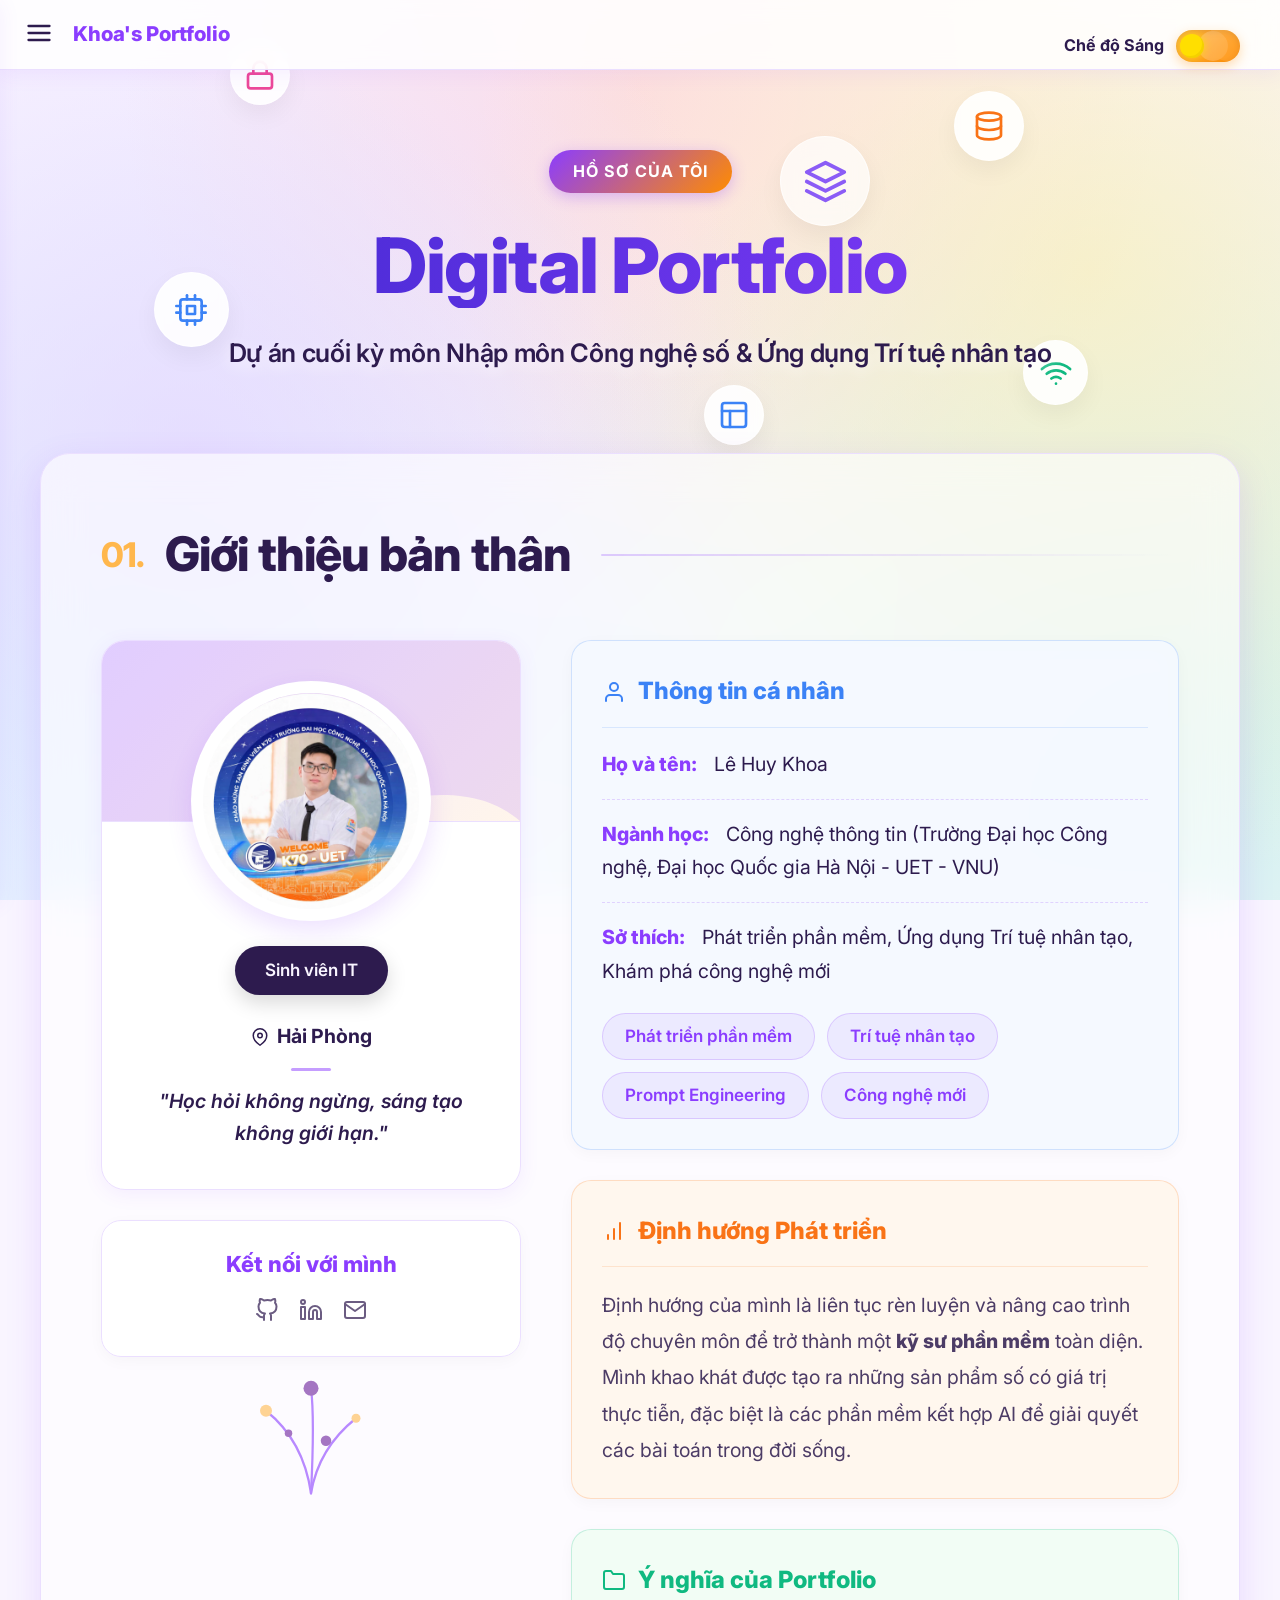
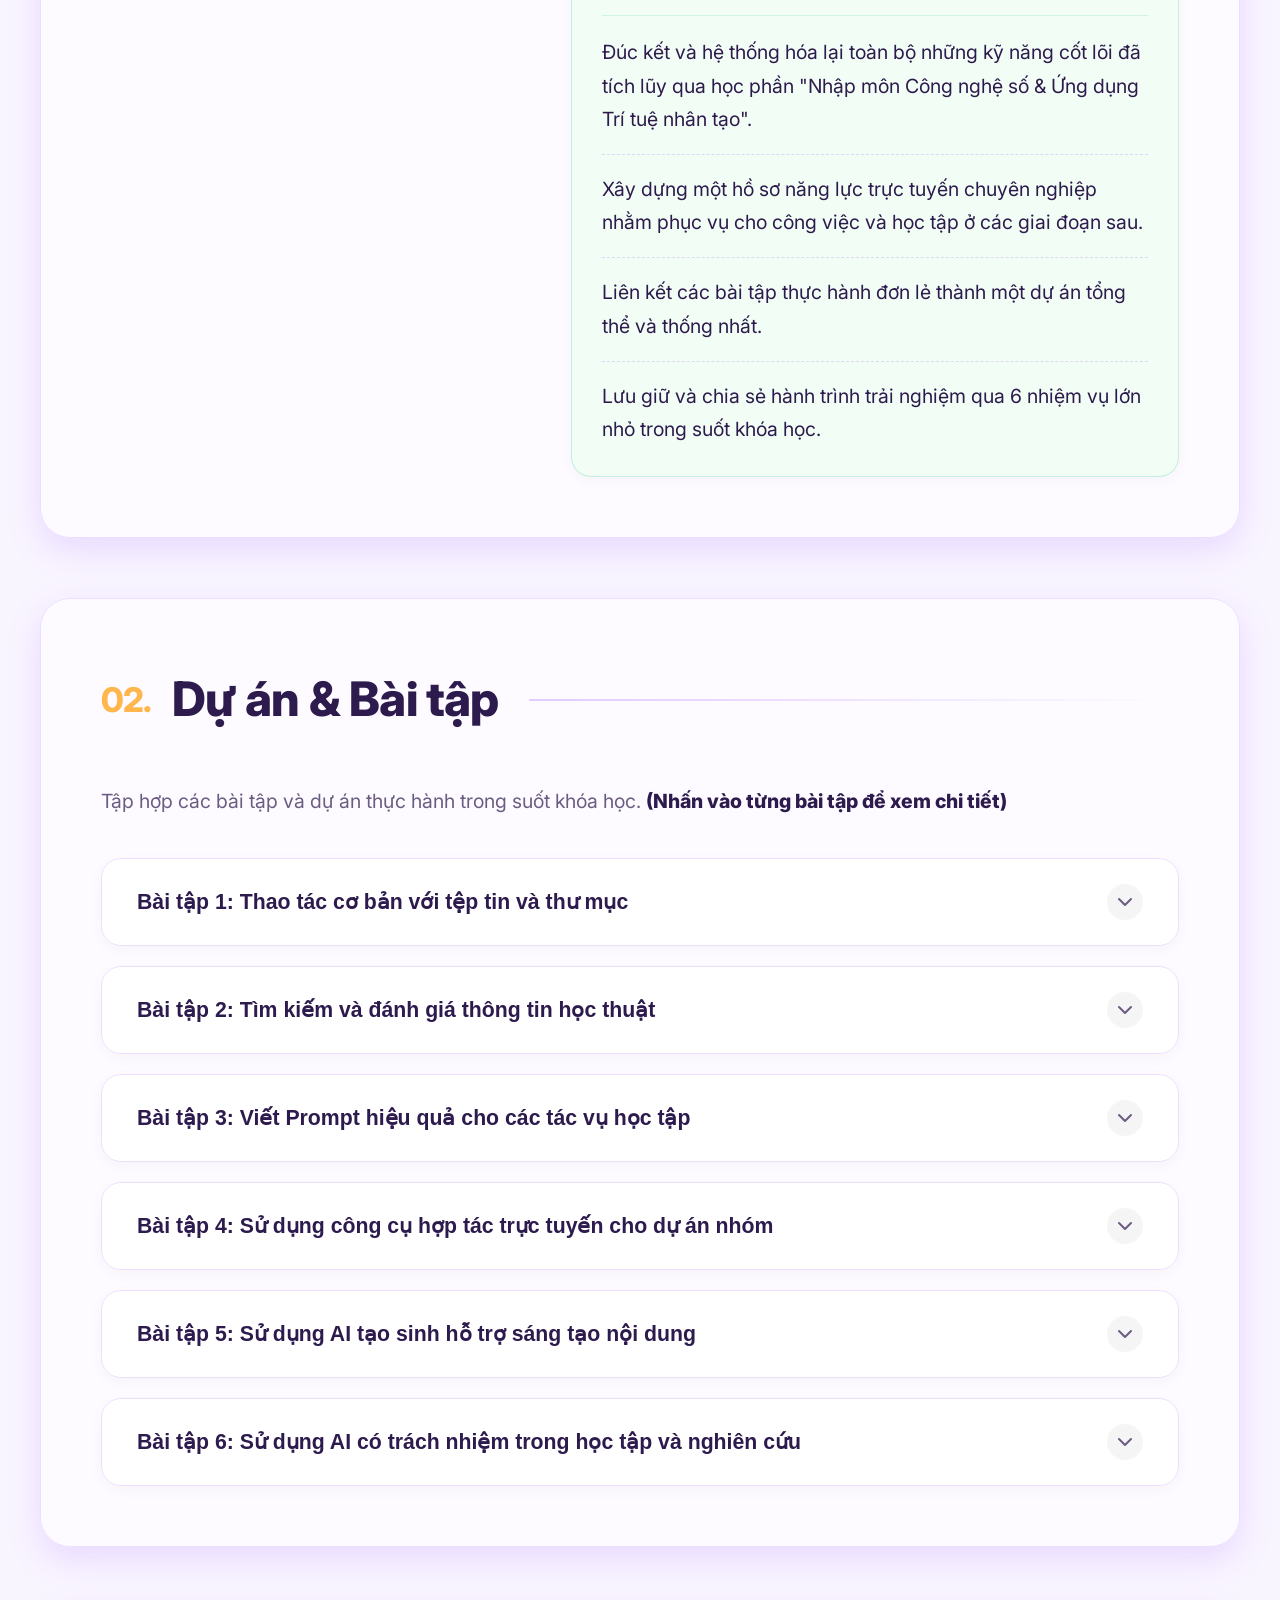
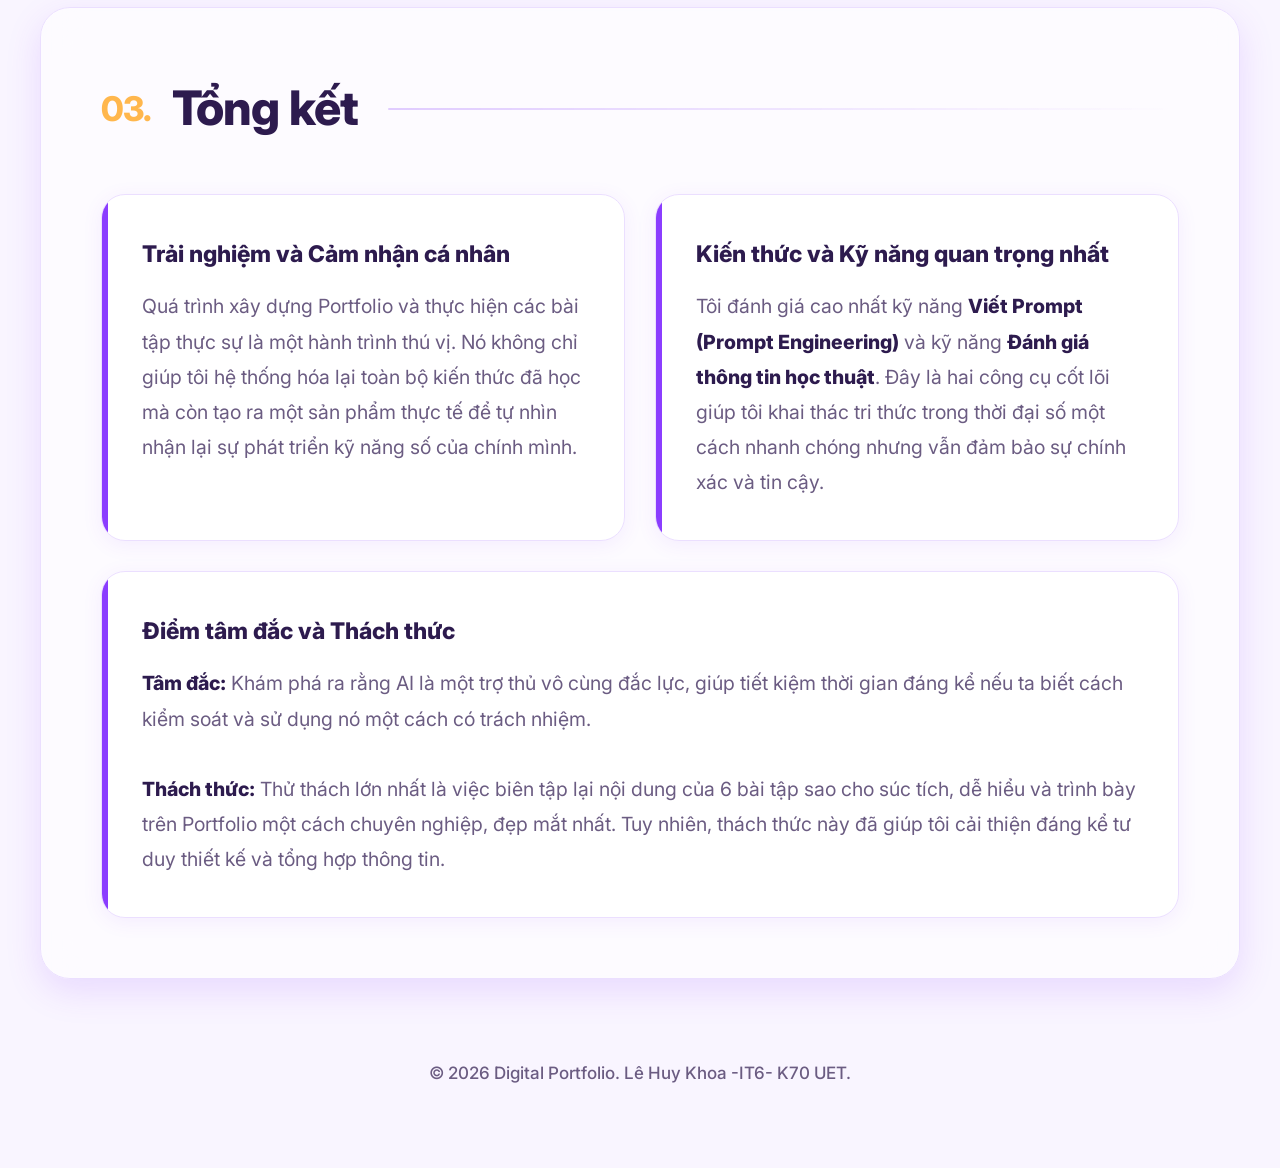
==== portfolio.html @ e00ba618 "Add welcome splash screen and rename main page to portfolio.html" ====
<!DOCTYPE html>
<html lang="vi">

<head>
    <meta charset="UTF-8">
    <meta name="viewport" content="width=device-width, initial-scale=1.0">
    <title>Hồ Sơ Kỹ Năng Số | Nhập môn Công nghệ</title>
    <link href="https://fonts.googleapis.com/css2?family=Inter:wght@300;400;500;600;700;800&display=swap"
        rel="stylesheet">
    <link rel="stylesheet" href="style.css">
</head>

<body>
    <!-- Theme Toggle Button -->
    <div class="theme-toggle-wrapper">
        <span class="theme-label" id="theme-label">Chế độ Sáng</span>
        <button class="theme-toggle" id="theme-toggle" aria-label="Chuyển đổi chế độ Sáng/Tối">
            <div class="toggle-track">
                <div class="toggle-sun-moon"></div>
            </div>
        </button>
    </div>

    <!-- Sidebar Navigation -->
    <aside class="sidebar" id="sidebar">
        <div class="sidebar-header">
            <h3 style="color: var(--primary-color); margin: 0; font-size: 1.5rem; font-weight: 800;">Khoa<span
                    style="color: var(--accent-color);">.</span></h3>
            <button class="menu-close" id="menu-close">
                <svg width="24" height="24" viewBox="0 0 24 24" fill="none" stroke="currentColor" stroke-width="2"
                    stroke-linecap="round" stroke-linejoin="round">
                    <line x1="18" y1="6" x2="6" y2="18"></line>
                    <line x1="6" y1="6" x2="18" y2="18"></line>
                </svg>
            </button>
        </div>
        <ul class="sidebar-links">
            <li><a href="#gioi-thieu">
                    <svg width="20" height="20" viewBox="0 0 24 24" fill="none" stroke="currentColor" stroke-width="2"
                        stroke-linecap="round" stroke-linejoin="round">
                        <path d="M20 21v-2a4 4 0 0 0-4-4H8a4 4 0 0 0-4 4v2"></path>
                        <circle cx="12" cy="7" r="4"></circle>
                    </svg>
                    Giới thiệu
                </a></li>
            <li class="has-submenu">
                <a href="#du-an" id="du-an-link">
                    <svg width="20" height="20" viewBox="0 0 24 24" fill="none" stroke="currentColor" stroke-width="2"
                        stroke-linecap="round" stroke-linejoin="round">
                        <rect x="2" y="3" width="20" height="14" rx="2" ry="2"></rect>
                        <line x1="8" y1="21" x2="16" y2="21"></line>
                        <line x1="12" y1="17" x2="12" y2="21"></line>
                    </svg>
                    Dự án
                    <svg class="chevron" width="16" height="16" viewBox="0 0 24 24" fill="none" stroke="currentColor"
                        stroke-width="2" stroke-linecap="round" stroke-linejoin="round">
                        <polyline points="6 9 12 15 18 9"></polyline>
                    </svg>
                </a>
                <ul class="submenu">
                    <li><a href="#du-an" class="submenu-link" data-target="0">Bài 1: Thao tác tệp tin</a></li>
                    <li><a href="#du-an" class="submenu-link" data-target="1">Bài 2: Tìm kiếm TT</a></li>
                    <li><a href="#du-an" class="submenu-link" data-target="2">Bài 3: Viết Prompt</a></li>
                    <li><a href="#du-an" class="submenu-link" data-target="3">Bài 4: Hợp tác nhóm</a></li>
                    <li><a href="#du-an" class="submenu-link" data-target="4">Bài 5: AI tạo sinh</a></li>
                    <li><a href="#du-an" class="submenu-link" data-target="5">Bài 6: AI có trách nhiệm</a></li>
                </ul>
            </li>
            <li><a href="#tong-ket">
                    <svg width="20" height="20" viewBox="0 0 24 24" fill="none" stroke="currentColor" stroke-width="2"
                        stroke-linecap="round" stroke-linejoin="round">
                        <path d="M14 2H6a2 2 0 0 0-2 2v16a2 2 0 0 0 2 2h12a2 2 0 0 0 2-2V8z"></path>
                        <polyline points="14 2 14 8 20 8"></polyline>
                        <line x1="16" y1="13" x2="8" y2="13"></line>
                        <line x1="16" y1="17" x2="8" y2="17"></line>
                        <polyline points="10 9 9 9 8 9"></polyline>
                    </svg>
                    Tổng kết
                </a></li>
        </ul>
    </aside>

    <!-- Top Navigation Bar (Mobile Header) -->
    <nav class="top-nav-mobile">
        <button class="hamburger" id="hamburger">
            <svg width="28" height="28" viewBox="0 0 24 24" fill="none" stroke="currentColor" stroke-width="2"
                stroke-linecap="round" stroke-linejoin="round">
                <line x1="3" y1="12" x2="21" y2="12"></line>
                <line x1="3" y1="6" x2="21" y2="6"></line>
                <line x1="3" y1="18" x2="21" y2="18"></line>
            </svg>
        </button>
        <div class="mobile-logo">Khoa's Portfolio</div>
    </nav>
    <header class="hero">
        <!-- Animated Tech Bubbles -->
        <div class="tech-bubble bubble-pink bubble-1">
            <svg width="24" height="24" viewBox="0 0 24 24" fill="none" stroke="currentColor" stroke-width="2"
                stroke-linecap="round" stroke-linejoin="round">
                <rect x="3" y="11" width="18" height="11" rx="2" ry="2"></rect>
                <path d="M7 11V7a5 5 0 0 1 10 0v4"></path>
            </svg>
        </div>
        <div class="tech-bubble bubble-orange bubble-2">
            <svg width="24" height="24" viewBox="0 0 24 24" fill="none" stroke="currentColor" stroke-width="2"
                stroke-linecap="round" stroke-linejoin="round">
                <ellipse cx="12" cy="5" rx="9" ry="3"></ellipse>
                <path d="M21 12c0 1.66-4 3-9 3s-9-1.34-9-3"></path>
                <path d="M3 5v14c0 1.66 4 3 9 3s9-1.34 9-3V5"></path>
            </svg>
        </div>
        <div class="tech-bubble bubble-blue bubble-3">
            <svg width="24" height="24" viewBox="0 0 24 24" fill="none" stroke="currentColor" stroke-width="2"
                stroke-linecap="round" stroke-linejoin="round">
                <rect x="4" y="4" width="16" height="16" rx="2" ry="2"></rect>
                <rect x="9" y="9" width="6" height="6"></rect>
                <line x1="9" y1="1" x2="9" y2="4"></line>
                <line x1="15" y1="1" x2="15" y2="4"></line>
                <line x1="9" y1="20" x2="9" y2="23"></line>
                <line x1="15" y1="20" x2="15" y2="23"></line>
                <line x1="20" y1="9" x2="23" y2="9"></line>
                <line x1="20" y1="14" x2="23" y2="14"></line>
                <line x1="1" y1="9" x2="4" y2="9"></line>
                <line x1="1" y1="14" x2="4" y2="14"></line>
            </svg>
        </div>
        <div class="tech-bubble bubble-green bubble-4">
            <svg width="24" height="24" viewBox="0 0 24 24" fill="none" stroke="currentColor" stroke-width="2"
                stroke-linecap="round" stroke-linejoin="round">
                <path d="M5 12.55a11 11 0 0 1 14.08 0"></path>
                <path d="M1.42 9a16 16 0 0 1 21.16 0"></path>
                <path d="M8.53 16.11a6 6 0 0 1 6.95 0"></path>
                <line x1="12" y1="20" x2="12.01" y2="20"></line>
            </svg>
        </div>
        <div class="tech-bubble bubble-purple bubble-5">
            <svg width="24" height="24" viewBox="0 0 24 24" fill="none" stroke="currentColor" stroke-width="2"
                stroke-linecap="round" stroke-linejoin="round">
                <polygon points="12 2 2 7 12 12 22 7 12 2"></polygon>
                <polyline points="2 17 12 22 22 17"></polyline>
                <polyline points="2 12 12 17 22 12"></polyline>
            </svg>
        </div>
        <div class="tech-bubble bubble-blue bubble-6">
            <svg width="24" height="24" viewBox="0 0 24 24" fill="none" stroke="currentColor" stroke-width="2"
                stroke-linecap="round" stroke-linejoin="round">
                <rect x="3" y="3" width="18" height="18" rx="2" ry="2"></rect>
                <line x1="3" y1="9" x2="21" y2="9"></line>
                <line x1="9" y1="21" x2="9" y2="9"></line>
            </svg>
        </div>
        <div class="container">
            <div class="code-badge">Hồ Sơ Của Tôi</div>
            <h1>Digital Portfolio</h1>
            <p class="subtitle">Dự án cuối kỳ môn Nhập môn Công nghệ số & Ứng dụng Trí tuệ nhân tạo</p>
        </div>
    </header>

    <main class="container">
        <!-- Trang Giới thiệu -->
        <section id="gioi-thieu" class="section glass-panel">
            <h2><span class="section-num">01.</span> Giới thiệu bản thân</h2>

            <div class="profile-wrapper">
                <div class="left-column">
                    <div class="profile-sidebar">
                        <div class="avatar-glow">
                            <img src="avatar.png" alt="Ảnh cá nhân" class="avatar-img" id="user-avatar">
                        </div>
                        <div class="tech-badge">
                            Sinh viên IT
                        </div>
                        <div class="profile-extra">
                            <p class="location">
                                <svg width="18" height="18" viewBox="0 0 24 24" fill="none" stroke="currentColor"
                                    stroke-width="2" stroke-linecap="round" stroke-linejoin="round">
                                    <path d="M21 10c0 7-9 13-9 13s-9-6-9-13a9 9 0 0 1 18 0z"></path>
                                    <circle cx="12" cy="10" r="3"></circle>
                                </svg>
                                Hải Phòng
                            </p>
                            <div class="divider"></div>
                            <p class="quote">"Học hỏi không ngừng, sáng tạo không giới hạn."</p>
                        </div>
                    </div>

                    <!-- Decorative Connect Card -->
                    <div class="info-item connect-card" style="text-align: center; padding: 25px;">
                        <h4
                            style="color: var(--primary-color); margin-bottom: 15px; font-size: 1.3rem; font-weight: 800;">
                            Kết nối với mình</h4>
                        <div class="social-links" style="display: flex; justify-content: center; gap: 20px;">
                            <a href="#" style="color: var(--text-muted); transition: color 0.3s;"><svg width="24"
                                    height="24" viewBox="0 0 24 24" fill="none" stroke="currentColor" stroke-width="2"
                                    stroke-linecap="round" stroke-linejoin="round">
                                    <path
                                        d="M9 19c-5 1.5-5-2.5-7-3m14 6v-3.87a3.37 3.37 0 0 0-.94-2.61c3.14-.35 6.44-1.54 6.44-7A5.44 5.44 0 0 0 20 4.77 5.07 5.07 0 0 0 19.91 1S18.73.65 16 2.48a13.38 13.38 0 0 0-7 0C6.27.65 5.09 1 5.09 1A5.07 5.07 0 0 0 5 4.77a5.44 5.44 0 0 0-1.5 3.78c0 5.42 3.3 6.61 6.44 7A3.37 3.37 0 0 0 9 18.13V22">
                                    </path>
                                </svg></a>
                            <a href="#" style="color: var(--text-muted); transition: color 0.3s;"><svg width="24"
                                    height="24" viewBox="0 0 24 24" fill="none" stroke="currentColor" stroke-width="2"
                                    stroke-linecap="round" stroke-linejoin="round">
                                    <path
                                        d="M16 8a6 6 0 0 1 6 6v7h-4v-7a2 2 0 0 0-2-2 2 2 0 0 0-2 2v7h-4v-7a6 6 0 0 1 6-6z">
                                    </path>
                                    <rect x="2" y="9" width="4" height="12"></rect>
                                    <circle cx="4" cy="4" r="2"></circle>
                                </svg></a>
                            <a href="#" style="color: var(--text-muted); transition: color 0.3s;"><svg width="24"
                                    height="24" viewBox="0 0 24 24" fill="none" stroke="currentColor" stroke-width="2"
                                    stroke-linecap="round" stroke-linejoin="round">
                                    <path
                                        d="M4 4h16c1.1 0 2 .9 2 2v12c0 1.1-.9 2-2 2H4c-1.1 0-2-.9-2-2V6c0-1.1.9-2 2-2z">
                                    </path>
                                    <polyline points="22,6 12,13 2,6"></polyline>
                                </svg></a>
                        </div>
                    </div>

                    <!-- Decorative illustration to fill space -->
                    <div class="decorative-art" style="text-align: center; margin-top: -10px; opacity: 0.6;">
                        <svg width="150" height="120" viewBox="0 0 200 150" fill="none"
                            xmlns="http://www.w3.org/2000/svg">
                            <path d="M100 150 Q90 80 40 40" stroke="var(--primary-color)" stroke-width="3" fill="none"
                                stroke-linecap="round" />
                            <path d="M100 150 Q110 90 160 50" stroke="var(--primary-color)" stroke-width="3" fill="none"
                                stroke-linecap="round" />
                            <path d="M100 150 Q105 50 100 10" stroke="var(--primary-color)" stroke-width="3" fill="none"
                                stroke-linecap="round" />
                            <circle cx="40" cy="40" r="8" fill="var(--accent-light)" />
                            <circle cx="160" cy="50" r="6" fill="var(--accent-light)" />
                            <circle cx="100" cy="10" r="10" fill="var(--primary-hover)" />
                            <circle cx="70" cy="70" r="5" fill="var(--primary-hover)" />
                            <circle cx="120" cy="80" r="7" fill="var(--primary-hover)" />
                        </svg>
                    </div>
                </div>

                <div class="info-grid custom-grid">
                    <div class="info-item personal-info tint-blue">
                        <h3>
                            <svg width="24" height="24" viewBox="0 0 24 24" fill="none" stroke="currentColor"
                                stroke-width="2" stroke-linecap="round" stroke-linejoin="round">
                                <path d="M20 21v-2a4 4 0 0 0-4-4H8a4 4 0 0 0-4 4v2"></path>
                                <circle cx="12" cy="7" r="4"></circle>
                            </svg>
                            Thông tin cá nhân
                        </h3>
                        <ul class="tech-list">
                            <li><strong>Họ và tên:</strong> Lê Huy Khoa</li>
                            <li><strong>Ngành học:</strong> Công nghệ thông tin (Trường Đại học Công nghệ, Đại học Quốc
                                gia Hà Nội - UET - VNU)</li>
                            <li><strong>Sở thích:</strong> Phát triển phần mềm, Ứng dụng Trí tuệ nhân tạo, Khám phá công
                                nghệ mới</li>
                        </ul>
                        <div class="tech-skills">
                            <span class="skill-tag">Phát triển phần mềm</span>
                            <span class="skill-tag">Trí tuệ nhân tạo</span>
                            <span class="skill-tag">Prompt Engineering</span>
                            <span class="skill-tag">Công nghệ mới</span>
                        </div>
                    </div>
                    <div class="info-item tint-orange">
                        <h3>
                            <svg width="24" height="24" viewBox="0 0 24 24" fill="none" stroke="currentColor"
                                stroke-width="2" stroke-linecap="round" stroke-linejoin="round">
                                <line x1="12" y1="20" x2="12" y2="10"></line>
                                <line x1="18" y1="20" x2="18" y2="4"></line>
                                <line x1="6" y1="20" x2="6" y2="16"></line>
                            </svg>
                            Định hướng Phát triển
                        </h3>
                        <p>Định hướng của mình là liên tục rèn luyện và nâng cao trình độ chuyên môn để trở thành một
                            <strong>kỹ sư phần mềm</strong> toàn diện. Mình khao khát được tạo ra những sản phẩm số có
                            giá trị thực tiễn, đặc biệt là các phần mềm kết hợp AI để giải quyết các bài toán trong đời
                            sống.</p>
                    </div>
                    <div class="info-item tint-green">
                        <h3>
                            <svg width="24" height="24" viewBox="0 0 24 24" fill="none" stroke="currentColor"
                                stroke-width="2" stroke-linecap="round" stroke-linejoin="round">
                                <path d="M22 19a2 2 0 0 1-2 2H4a2 2 0 0 1-2-2V5a2 2 0 0 1 2-2h5l2 3h9a2 2 0 0 1 2 2z">
                                </path>
                            </svg>
                            Ý nghĩa của Portfolio
                        </h3>
                        <ul class="tech-list">
                            <li>Đúc kết và hệ thống hóa lại toàn bộ những kỹ năng cốt lõi đã tích lũy qua học phần "Nhập
                                môn Công nghệ số & Ứng dụng Trí tuệ nhân tạo".</li>
                            <li>Xây dựng một hồ sơ năng lực trực tuyến chuyên nghiệp nhằm phục vụ cho công việc và học
                                tập ở các giai đoạn sau.</li>
                            <li>Liên kết các bài tập thực hành đơn lẻ thành một dự án tổng thể và thống nhất.</li>
                            <li>Lưu giữ và chia sẻ hành trình trải nghiệm qua 6 nhiệm vụ lớn nhỏ trong suốt khóa học.
                            </li>
                        </ul>
                    </div>
                </div>
            </div>
        </section>

        <!-- Trang Dự án -->
        <section id="du-an" class="section glass-panel">
            <h2><span class="section-num">02.</span> Dự án & Bài tập</h2>
            <p class="section-desc">Tập hợp các bài tập và dự án thực hành trong suốt khóa học. <strong>(Nhấn vào từng
                    bài tập để xem chi tiết)</strong></p>

            <div class="accordion">
                <!-- Bài tập 1 -->
                <div class="accordion-item">
                    <button class="accordion-header">
                        Bài tập 1: Thao tác cơ bản với tệp tin và thư mục
                        <svg class="icon" width="24" height="24" viewBox="0 0 24 24" fill="none" stroke="currentColor"
                            stroke-width="2" stroke-linecap="round" stroke-linejoin="round">
                            <polyline points="6 9 12 15 18 9"></polyline>
                        </svg>
                    </button>
                    <div class="accordion-content">
                        <div class="content-inner split-screen">
                            <div class="split-left">
                                <div class="pdf-container">
                                    <div class="mobile-pdf-fallback">
                                        <a href="Bai1_ThaoTacCoBan.pdf" target="_blank" class="btn-download">📄 Nhấn vào
                                            đây để Xem/Tải File PDF (Dành cho điện thoại)</a>
                                    </div>
                                    <iframe src="Bai1_ThaoTacCoBan.pdf#view=FitH" width="100%" height="600px"
                                        style="border: none;"></iframe>
                                </div>
                            </div>
                            <div class="split-right">
                                <div class="project-info">
                                    <h4>Mục tiêu:</h4>
                                    <p>Hiểu và thực hành quản lý tệp tin hiệu quả. Trình bày cấu trúc thư mục tối ưu và
                                        tuân thủ các quy tắc đặt tên tệp rõ ràng, khoa học.</p>
                                    <h4>Tóm tắt quá trình thực hiện:</h4>
                                    <p>Tiến hành thiết lập một cấu trúc cây thư mục logic phục vụ cho việc học tập nhiều
                                        môn học khác nhau. Áp dụng các quy tắc đặt tên tệp thống nhất (ví dụ:
                                        TenMon_BaiTap_HoTen) và chụp ảnh minh họa lại quá trình này.</p>
                                </div>
                            </div>
                        </div>
                    </div>
                </div>

                <!-- Bài tập 2 -->
                <div class="accordion-item">
                    <button class="accordion-header">
                        Bài tập 2: Tìm kiếm và đánh giá thông tin học thuật
                        <svg class="icon" width="24" height="24" viewBox="0 0 24 24" fill="none" stroke="currentColor"
                            stroke-width="2" stroke-linecap="round" stroke-linejoin="round">
                            <polyline points="6 9 12 15 18 9"></polyline>
                        </svg>
                    </button>
                    <div class="accordion-content">
                        <div class="content-inner split-screen">
                            <div class="split-left">
                                <div class="pdf-container">
                                    <div class="mobile-pdf-fallback">
                                        <a href="Bai2_TimKiemThongTin.pdf" target="_blank" class="btn-download">📄 Nhấn
                                            vào đây để Xem/Tải File PDF (Dành cho điện thoại)</a>
                                    </div>
                                    <iframe src="Bai2_TimKiemThongTin.pdf#view=FitH" width="100%" height="600px"
                                        style="border: none;"></iframe>
                                </div>
                            </div>
                            <div class="split-right">
                                <div class="project-info">
                                    <h4>Mục tiêu:</h4>
                                    <p>Thành thạo sử dụng các toán tử tìm kiếm nâng cao để tra cứu tài liệu học thuật và
                                        biết cách đánh giá độ tin cậy của các nguồn thông tin.</p>
                                    <h4>Tóm tắt quá trình thực hiện:</h4>
                                    <p>Sử dụng các nền tảng như Google Scholar, kết hợp các toán tử (AND, OR, ngoặc kép
                                        "", site:) để lọc kết quả. Sau đó, lập bảng phân tích, đánh giá các nguồn thông
                                        tin thu thập được dựa trên tính chính xác, tính khách quan và độ uy tín.</p>
                                </div>
                            </div>
                        </div>
                    </div>
                </div>

                <!-- Bài tập 3 -->
                <div class="accordion-item">
                    <button class="accordion-header">
                        Bài tập 3: Viết Prompt hiệu quả cho các tác vụ học tập
                        <svg class="icon" width="24" height="24" viewBox="0 0 24 24" fill="none" stroke="currentColor"
                            stroke-width="2" stroke-linecap="round" stroke-linejoin="round">
                            <polyline points="6 9 12 15 18 9"></polyline>
                        </svg>
                    </button>
                    <div class="accordion-content">
                        <div class="content-inner split-screen">
                            <div class="split-left">
                                <div class="pdf-container">
                                    <div class="mobile-pdf-fallback">
                                        <a href="Bai3_VietPrompt.pdf" target="_blank" class="btn-download">📄 Nhấn vào
                                            đây để Xem/Tải File PDF (Dành cho điện thoại)</a>
                                    </div>
                                    <iframe src="Bai3_VietPrompt.pdf#view=FitH" width="100%" height="600px"
                                        style="border: none;"></iframe>
                                </div>
                            </div>
                            <div class="split-right">
                                <div class="project-info">
                                    <h4>Mục tiêu:</h4>
                                    <p>Tương tác hiệu quả với các công cụ Trí tuệ nhân tạo (Generative AI) bằng cách
                                        viết lời nhắc (Prompt) tối ưu, rõ ràng và có đầy đủ ngữ cảnh.</p>
                                    <h4>Tóm tắt quá trình thực hiện:</h4>
                                    <p>Thực hiện so sánh kết quả sinh ra giữa một prompt cơ bản (ngắn gọn, thiếu ngữ
                                        cảnh) và một prompt đã được cải tiến (áp dụng các nguyên tắc đóng vai, nêu rõ
                                        yêu cầu, định dạng đầu ra). Phân tích sự vượt trội về chất lượng câu trả lời từ
                                        AI.</p>
                                </div>
                            </div>
                        </div>
                    </div>
                </div>

                <!-- Bài tập 4 -->
                <div class="accordion-item">
                    <button class="accordion-header">
                        Bài tập 4: Sử dụng công cụ hợp tác trực tuyến cho dự án nhóm
                        <svg class="icon" width="24" height="24" viewBox="0 0 24 24" fill="none" stroke="currentColor"
                            stroke-width="2" stroke-linecap="round" stroke-linejoin="round">
                            <polyline points="6 9 12 15 18 9"></polyline>
                        </svg>
                    </button>
                    <div class="accordion-content">
                        <div class="content-inner split-screen">
                            <div class="split-left">
                                <div class="pdf-container">
                                    <div class="mobile-pdf-fallback">
                                        <a href="Bai4_HopTacTrucTuyen.pdf" target="_blank" class="btn-download">📄 Nhấn
                                            vào đây để Xem/Tải File PDF (Dành cho điện thoại)</a>
                                    </div>
                                    <iframe src="Bai4_HopTacTrucTuyen.pdf#view=FitH" width="100%" height="600px"
                                        style="border: none;"></iframe>
                                </div>
                            </div>
                            <div class="split-right">
                                <div class="project-info">
                                    <h4>Mục tiêu:</h4>
                                    <p>Áp dụng thành thạo các công cụ làm việc nhóm trực tuyến để quản lý tiến độ, chia
                                        sẻ tài nguyên và duy trì giao tiếp hiệu quả trong dự án.</p>
                                    <h4>Tóm tắt quá trình thực hiện:</h4>
                                    <p>Khởi tạo không gian làm việc trên công cụ quản lý dự án, tiến hành phân công
                                        nhiệm vụ rõ ràng cho từng thành viên. Sử dụng Google Docs/Drive để chỉnh sửa tài
                                        liệu đồng thời, phối hợp trực tuyến và lưu lại các minh chứng làm việc nhóm.</p>
                                </div>
                            </div>
                        </div>
                    </div>
                </div>

                <!-- Bài tập 5 -->
                <div class="accordion-item">
                    <button class="accordion-header">
                        Bài tập 5: Sử dụng AI tạo sinh hỗ trợ sáng tạo nội dung
                        <svg class="icon" width="24" height="24" viewBox="0 0 24 24" fill="none" stroke="currentColor"
                            stroke-width="2" stroke-linecap="round" stroke-linejoin="round">
                            <polyline points="6 9 12 15 18 9"></polyline>
                        </svg>
                    </button>
                    <div class="accordion-content">
                        <div class="content-inner split-screen">
                            <div class="split-left">
                                <div class="pdf-container">
                                    <div class="mobile-pdf-fallback">
                                        <a href="Bai5_SangTaoNoiDungAI.pdf" target="_blank" class="btn-download">📄 Nhấn
                                            vào đây để Xem/Tải File PDF (Dành cho điện thoại)</a>
                                    </div>
                                    <iframe src="Bai5_SangTaoNoiDungAI.pdf#view=FitH" width="100%" height="600px"
                                        style="border: none;"></iframe>
                                </div>
                            </div>
                            <div class="split-right">
                                <div class="project-info">
                                    <h4>Mục tiêu:</h4>
                                    <p>Khai thác tiềm năng của AI tạo sinh (sinh văn bản, hình ảnh) để tối ưu hóa và hỗ
                                        trợ quá trình sáng tạo nội dung số phong phú.</p>
                                    <h4>Tóm tắt quá trình thực hiện:</h4>
                                    <p>Sử dụng AI để gợi ý ý tưởng, phác thảo cấu trúc bài viết và hỗ trợ tạo ra các
                                        thành phần nội dung số (ví dụ: hình ảnh minh họa). Sau đó, tiến hành chỉnh sửa,
                                        biên tập lại để tạo ra sản phẩm hoàn thiện mang dấu ấn cá nhân.</p>
                                </div>
                            </div>
                        </div>
                    </div>
                </div>

                <!-- Bài tập 6 -->
                <div class="accordion-item">
                    <button class="accordion-header">
                        Bài tập 6: Sử dụng AI có trách nhiệm trong học tập và nghiên cứu
                        <svg class="icon" width="24" height="24" viewBox="0 0 24 24" fill="none" stroke="currentColor"
                            stroke-width="2" stroke-linecap="round" stroke-linejoin="round">
                            <polyline points="6 9 12 15 18 9"></polyline>
                        </svg>
                    </button>
                    <div class="accordion-content">
                        <div class="content-inner split-screen">
                            <div class="split-left">
                                <div class="pdf-container">
                                    <div class="mobile-pdf-fallback">
                                        <a href="Bai6_AITrachNhiem.pdf" target="_blank" class="btn-download">📄 Nhấn vào
                                            đây để Xem/Tải File PDF (Dành cho điện thoại)</a>
                                    </div>
                                    <iframe src="Bai6_AITrachNhiem.pdf#view=FitH" width="100%" height="600px"
                                        style="border: none;"></iframe>
                                </div>
                            </div>
                            <div class="split-right">
                                <div class="project-info">
                                    <h4>Mục tiêu:</h4>
                                    <p>Nhận thức sâu sắc về các vấn đề đạo đức, liêm chính học thuật khi ứng dụng AI và
                                        xây dựng được bộ nguyên tắc cá nhân trong việc sử dụng.</p>
                                    <h4>Tóm tắt quá trình thực hiện:</h4>
                                    <p>Nghiên cứu các rủi ro tiềm ẩn như đạo văn, thiên kiến thuật toán, thông tin sai
                                        lệch. Từ đó, xây dựng một bản tuyên ngôn/bộ nguyên tắc cá nhân cam kết về việc
                                        sử dụng AI một cách minh bạch, có trách nhiệm và tôn trọng bản quyền.</p>
                                </div>
                            </div>
                        </div>
                    </div>
                </div>

            </div>
        </section>

        <!-- Trang Tổng kết -->
        <section id="tong-ket" class="section glass-panel">
            <h2><span class="section-num">03.</span> Tổng kết</h2>
            <div class="summary-content">
                <div class="summary-card">
                    <h4>Trải nghiệm và Cảm nhận cá nhân</h4>
                    <p>Quá trình xây dựng Portfolio và thực hiện các bài tập thực sự là một hành trình thú vị. Nó không
                        chỉ giúp tôi hệ thống hóa lại toàn bộ kiến thức đã học mà còn tạo ra một sản phẩm thực tế để tự
                        nhìn nhận lại sự phát triển kỹ năng số của chính mình.</p>
                </div>
                <div class="summary-card">
                    <h4>Kiến thức và Kỹ năng quan trọng nhất</h4>
                    <p>Tôi đánh giá cao nhất kỹ năng <strong>Viết Prompt (Prompt Engineering)</strong> và kỹ năng
                        <strong>Đánh giá thông tin học thuật</strong>. Đây là hai công cụ cốt lõi giúp tôi khai thác tri
                        thức trong thời đại số một cách nhanh chóng nhưng vẫn đảm bảo sự chính xác và tin cậy.</p>
                </div>
                <div class="summary-card">
                    <h4>Điểm tâm đắc và Thách thức</h4>
                    <p><strong>Tâm đắc:</strong> Khám phá ra rằng AI là một trợ thủ vô cùng đắc lực, giúp tiết kiệm thời
                        gian đáng kể nếu ta biết cách kiểm soát và sử dụng nó một cách có trách nhiệm.<br><br>
                        <strong>Thách thức:</strong> Thử thách lớn nhất là việc biên tập lại nội dung của 6 bài tập sao
                        cho súc tích, dễ hiểu và trình bày trên Portfolio một cách chuyên nghiệp, đẹp mắt nhất. Tuy
                        nhiên, thách thức này đã giúp tôi cải thiện đáng kể tư duy thiết kế và tổng hợp thông tin.
                    </p>
                </div>
            </div>
        </section>
    </main>

    <footer>
        <p>© 2026 Digital Portfolio. Lê Huy Khoa -IT6- K70 UET.</p>
    </footer>

    <script src="script.js"></script>
</body>

</html>
---- style.css ----
:root {
    --primary-color: #8b3dff; /* Vibrant lavender/purple */
    --primary-hover: #6a1b9a; /* Deep purple */
    --accent-color: #ff8c00;  /* Sunset orange */
    --accent-light: #ffb74d;  /* Sunset yellow/orange light */
    --bg-main: #f9f5ff;       /* Soft warm purple/white */
    --bg-card: #ffffff;       /* Pure white */
    --card-border: #ebdfff;   /* Light purple border */
    --text-main: #2d1b4e;     /* Deep purple/black */
    --text-muted: #6b5c82;    
    --shadow-sm: 0 4px 20px rgba(139, 61, 255, 0.08);
    --shadow-md: 0 12px 35px rgba(139, 61, 255, 0.15);
    
    /* Glassmorphism Variables */
    --glass-bg: rgba(255, 255, 255, 0.85);
    --glass-tint-blue: rgba(244, 248, 255, 0.85);
    --glass-tint-orange: rgba(255, 246, 235, 0.85);
    --glass-tint-green: rgba(240, 253, 244, 0.85);
    --glass-border: rgba(255, 255, 255, 0.6);
    --glass-icon-bg: rgba(0, 0, 0, 0.04);
    --sidebar-header-bg: linear-gradient(135deg, #f0e6ff, #fff5eb);
}

[data-theme="dark"] {
    --primary-color: #9d5dff; 
    --primary-hover: #7b2cbf; 
    --accent-color: #ffa726;  
    --accent-light: #ffcc80;  
    --bg-main: #0f0a1f;       
    --bg-card: #1a103c;       
    --card-border: #3b28cc;   
    --text-main: #f8f8f2;     
    --text-muted: #a39eb8;    
    --shadow-sm: 0 4px 20px rgba(0, 0, 0, 0.4);
    --shadow-md: 0 12px 35px rgba(0, 0, 0, 0.6);
    
    --glass-bg: rgba(26, 16, 60, 0.85);
    --glass-tint-blue: rgba(20, 25, 45, 0.85);
    --glass-tint-orange: rgba(35, 20, 15, 0.85);
    --glass-tint-green: rgba(15, 30, 25, 0.85);
    --glass-border: rgba(255, 255, 255, 0.05);
    --glass-icon-bg: rgba(255, 255, 255, 0.1);
    --sidebar-header-bg: linear-gradient(135deg, #1f113a, #2a1b3d);
}

html {
    font-size: 17px; /* Globally increases all rem values */
    scroll-behavior: smooth;
}

* {
    margin: 0;
    padding: 0;
    box-sizing: border-box;
}

body {
    font-family: 'Inter', sans-serif;
    background-color: var(--bg-main);
    background-image: 
        radial-gradient(circle at 15% 50%, rgba(228, 207, 255, 0.6), transparent 50%),
        radial-gradient(circle at 85% 30%, rgba(255, 238, 173, 0.6), transparent 50%),
        radial-gradient(circle at 90% 80%, rgba(179, 238, 226, 0.6), transparent 50%),
        radial-gradient(circle at 10% 80%, rgba(200, 240, 255, 0.6), transparent 50%),
        radial-gradient(circle at 50% 10%, rgba(255, 204, 213, 0.6), transparent 50%);
    background-attachment: fixed;
    color: var(--text-main);
    line-height: 1.7;
    min-height: 100vh;
    padding-bottom: 80px;
    -webkit-font-smoothing: antialiased;
    -moz-osx-font-smoothing: grayscale;
    transition: background-color 0.4s ease, color 0.4s ease;
}

[data-theme="dark"] body {
    background-image: 
        radial-gradient(circle at 15% 50%, rgba(139, 61, 255, 0.15), transparent 50%),
        radial-gradient(circle at 85% 30%, rgba(255, 140, 0, 0.15), transparent 50%),
        radial-gradient(circle at 90% 80%, rgba(0, 191, 255, 0.15), transparent 50%),
        radial-gradient(circle at 10% 80%, rgba(59, 130, 246, 0.15), transparent 50%),
        radial-gradient(circle at 50% 10%, rgba(236, 72, 153, 0.15), transparent 50%);
}

/* Custom Scrollbar */
::-webkit-scrollbar {
    width: 12px;
}
::-webkit-scrollbar-track {
    background: var(--bg-main);
}
::-webkit-scrollbar-thumb {
    background: linear-gradient(to bottom, var(--primary-color), var(--accent-color));
    border-radius: 10px;
    border: 3px solid var(--bg-main);
}
::-webkit-scrollbar-thumb:hover {
    background: var(--primary-hover);
}

strong {
    font-weight: 800;
    color: var(--text-main);
}

.container {
    max-width: 1400px;
    margin: 0 auto;
    padding: 0 40px;
    transition: transform 0.4s cubic-bezier(0.4, 0, 0.2, 1);
}

.hero .container {
    position: relative;
    z-index: 2;
}

/* Hero Section (Premium Layout) */
.hero {
    padding: 150px 0 80px;
    position: relative;
    text-align: center;
    overflow: hidden;
}

/* Floating Tech Bubbles */
.tech-bubble {
    position: absolute;
    width: 65px;
    height: 65px;
    border-radius: 50%;
    display: flex;
    align-items: center;
    justify-content: center;
    background: rgba(255, 255, 255, 0.9);
    backdrop-filter: blur(4px);
    border: 1px solid rgba(255, 255, 255, 0.6);
    box-shadow: 0 10px 25px rgba(0, 0, 0, 0.05);
    animation: float 6s infinite ease-in-out;
    z-index: 0;
}

.tech-bubble svg {
    width: 32px;
    height: 32px;
}

.bubble-pink { color: #ec4899; }
.bubble-orange { color: #f97316; }
.bubble-blue { color: #3b82f6; }
.bubble-green { color: #10b981; }
.bubble-purple { color: #8b5cf6; }

/* Adjusted Positions matching the screenshot */
.bubble-1 { top: 10%; left: 18%; animation-delay: 0s; width: 60px; height: 60px; } /* Lock */
.bubble-2 { top: 20%; right: 20%; animation-delay: 1.2s; width: 70px; height: 70px; } /* Database */
.bubble-3 { top: 60%; left: 12%; animation-delay: 2.4s; width: 75px; height: 75px; } /* CPU */
.bubble-4 { top: 75%; right: 15%; animation-delay: 3.6s; width: 65px; height: 65px; } /* Wi-Fi */

/* Huge blurred purple stack overlapping 'Portfolio' */
.bubble-5 { 
    top: 30%; 
    right: 32%; 
    animation-delay: 1.5s; 
    width: 90px; 
    height: 90px;
    background: rgba(255, 255, 255, 0.7);
    backdrop-filter: blur(12px);
    z-index: 0;
}
.bubble-5 svg { width: 45px; height: 45px; }

.bubble-6 { top: 85%; left: 55%; animation-delay: 2.8s; width: 60px; height: 60px; } /* Window */

@keyframes float {
    0% { transform: translate(0, 0) rotate(0deg); }
    25% { transform: translate(15px, -25px) rotate(8deg); }
    50% { transform: translate(-10px, 15px) rotate(-5deg); }
    75% { transform: translate(-20px, -10px) rotate(5deg); }
    100% { transform: translate(0, 0) rotate(0deg); }
}

.code-badge {
    display: inline-flex;
    align-items: center;
    background: linear-gradient(135deg, var(--primary-color), var(--accent-color));
    color: #ffffff;
    padding: 8px 24px;
    border-radius: 40px;
    font-size: 0.95rem;
    font-weight: 700;
    margin-bottom: 30px;
    border: none;
    text-transform: uppercase;
    letter-spacing: 1px;
    box-shadow: 0 4px 15px rgba(139, 61, 255, 0.3);
}

.hero h1 {
    font-size: 4.5rem;
    font-weight: 800;
    background: linear-gradient(90deg, #3b28cc, #8b3dff, #1ca5db, #3b28cc);
    background-size: 300% 100%;
    animation: gradientShift 6s ease-in-out infinite;
    -webkit-background-clip: text;
    -webkit-text-fill-color: transparent;
    background-clip: text;
    color: transparent; /* Fallback */
    margin-bottom: 25px;
    letter-spacing: -1.5px;
    line-height: 1.1;
}

@keyframes gradientShift {
    0% { background-position: 0% 50%; }
    50% { background-position: 100% 50%; }
    100% { background-position: 0% 50%; }
}

.hero h1 span {
    color: var(--primary-color);
    display: inline-block;
    position: relative;
}

.hero h1 span::after {
    content: '';
    position: absolute;
    bottom: 8px;
    left: 0;
    width: 100%;
    height: 12px;
    background: var(--accent-light);
    opacity: 0.3;
    z-index: -1;
    border-radius: 10px;
}

.hero .subtitle {
    font-size: 1.5rem;
    color: var(--text-main);
    font-weight: 600;
    max-width: 850px;
    margin: 0 auto;
    line-height: 1.6;
    letter-spacing: -0.3px;
    text-shadow: 0 4px 15px rgba(255, 255, 255, 0.8);
}

/* Sections */
.section {
    background: rgba(255, 255, 255, 0.6);
    backdrop-filter: blur(20px);
    border: 1px solid var(--card-border);
    border-radius: 30px;
    padding: 60px;
    margin-bottom: 60px;
    box-shadow: var(--shadow-md);
}

section h2 {
    font-size: 2.8rem;
    margin-bottom: 45px;
    color: var(--text-main);
    font-weight: 800;
    display: flex;
    align-items: center;
    letter-spacing: -0.8px;
}

section h2::after {
    content: '';
    flex: 1;
    height: 2px;
    background: linear-gradient(to right, var(--primary-color), transparent);
    opacity: 0.25;
    margin-left: 30px;
    border-radius: 2px;
}

section h2 .section-num {
    color: var(--accent-light);
    font-size: 2rem;
    margin-right: 20px;
    font-weight: 800;
}

.section-desc {
    color: var(--text-muted);
    margin-bottom: 40px;
    font-size: 1.15rem;
}

/* Profile Section */
.profile-wrapper {
    display: grid;
    grid-template-columns: 420px 1fr;
    gap: 50px;
    align-items: start;
}

.left-column {
    display: flex;
    flex-direction: column;
    gap: 30px;
    position: sticky;
    top: 40px;
}

.profile-sidebar {
    background: var(--bg-card);
    border-radius: 24px;
    padding: 160px 30px 40px;
    border: 1px solid var(--card-border);
    box-shadow: var(--shadow-sm);
    display: flex;
    flex-direction: column;
    align-items: center;
    justify-content: flex-start;
    text-align: center;
    position: relative;
    overflow: hidden;
}

.social-links a svg {
    transition: all 0.3s cubic-bezier(0.4, 0, 0.2, 1);
}

.social-links a:hover svg {
    color: var(--primary-color);
    transform: scale(1.2) translateY(-3px);
}

.profile-sidebar::before {
    content: '';
    position: absolute;
    top: 0; left: 0; right: 0;
    height: 180px;
    background: url("data:image/svg+xml,%3Csvg xmlns='http://www.w3.org/2000/svg' viewBox='0 0 100 100' preserveAspectRatio='none'%3E%3Cpath d='M0,0 L100,0 L100,100 C75,50 25,150 0,100 Z' fill='%238b3dff' fill-opacity='0.15'/%3E%3C/svg%3E"), var(--sidebar-header-bg);
    background-size: 100% 100%;
    z-index: 0;
    border-bottom: 1px solid var(--card-border);
}

@keyframes glowPulse {
    0% { box-shadow: 0 10px 25px rgba(139, 61, 255, 0.15); }
    50% { box-shadow: 0 15px 35px rgba(139, 61, 255, 0.4), 0 0 20px rgba(139, 61, 255, 0.2); }
    100% { box-shadow: 0 10px 25px rgba(139, 61, 255, 0.15); }
}

.avatar-glow {
    position: relative;
    width: 240px;
    height: 240px;
    border-radius: 50%;
    padding: 6px;
    background: var(--bg-card);
    margin-top: -120px;
    margin-bottom: 25px;
    z-index: 1;
    box-shadow: 0 10px 25px rgba(139, 61, 255, 0.15);
    animation: glowPulse 4s infinite ease-in-out;
}

.avatar-img {
    width: 100%;
    height: 100%;
    object-fit: cover;
    border-radius: 50%;
    border: 6px solid var(--bg-card);
}

.tech-badge {
    background: var(--text-main);
    padding: 10px 30px;
    border-radius: 30px;
    font-size: 1rem;
    color: var(--bg-main);
    font-weight: 600;
    z-index: 1;
    box-shadow: 0 8px 20px rgba(0, 0, 0, 0.15);
    margin-bottom: 25px;
}

.profile-extra {
    display: flex;
    flex-direction: column;
    align-items: center;
    gap: 15px;
}

.location {
    display: flex;
    align-items: center;
    gap: 8px;
    color: var(--text-main);
    font-size: 1.15rem;
    font-weight: 700;
}

.divider {
    width: 40px;
    height: 3px;
    background: var(--primary-color);
    border-radius: 2px;
    opacity: 0.5;
}

.quote {
    font-style: italic;
    color: var(--text-main);
    font-size: 1.15rem;
    font-weight: 600;
    line-height: 1.6;
}

/* Info Grid */
.custom-grid {
    display: grid;
    grid-template-columns: 1fr;
    gap: 30px;
}

.info-item {
    background: var(--glass-bg);
    backdrop-filter: blur(12px);
    padding: 30px;
    border-radius: 20px;
    border: 1px solid var(--card-border);
    box-shadow: 0 4px 15px rgba(0, 0, 0, 0.03);
    transition: all 0.4s cubic-bezier(0.4, 0, 0.2, 1);
}

.info-item:hover {
    transform: translateY(-5px);
    box-shadow: 0 15px 35px rgba(139, 61, 255, 0.1);
    border-color: rgba(139, 61, 255, 0.3);
}

.info-item h3 {
    color: var(--primary-color);
    margin-bottom: 20px;
    font-size: 1.4rem;
    font-weight: 800;
    display: flex;
    align-items: center;
    gap: 12px;
    padding-bottom: 15px;
    border-bottom: 1px solid var(--card-border);
}

/* Tint Variations */
.info-item.tint-blue {
    background: var(--glass-tint-blue);
    border: 1px solid rgba(59, 130, 246, 0.2);
}
.info-item.tint-blue h3 {
    color: #3b82f6;
    border-bottom-color: rgba(59, 130, 246, 0.15);
}

.info-item.tint-orange {
    background: var(--glass-tint-orange);
    border: 1px solid rgba(249, 115, 22, 0.2);
}
.info-item.tint-orange h3 {
    color: #f97316;
    border-bottom-color: rgba(249, 115, 22, 0.15);
}

.info-item.tint-green {
    background: var(--glass-tint-green);
    border: 1px solid rgba(16, 185, 129, 0.2);
}
.info-item.tint-green h3 {
    color: #10b981;
    border-bottom-color: rgba(16, 185, 129, 0.15);
}

.info-item p {
    color: var(--text-main);
    font-size: 1.15rem;
    line-height: 1.85;
    opacity: 0.85;
}

.tech-list {
    list-style: none;
}

.tech-list li {
    margin-bottom: 18px;
    font-size: 1.15rem;
    color: var(--text-main);
    padding-bottom: 18px;
    border-bottom: 1px dashed rgba(139, 61, 255, 0.2);
}

.tech-list li:last-child {
    border-bottom: none;
    padding-bottom: 0;
    margin-bottom: 0;
}

.tech-list strong {
    color: var(--primary-color);
    font-weight: 800;
    margin-right: 12px;
}

.tech-skills {
    display: flex;
    flex-wrap: wrap;
    gap: 12px;
    margin-top: 25px;
}

.skill-tag {
    background: rgba(139, 61, 255, 0.08);
    color: var(--primary-color);
    padding: 8px 22px;
    border-radius: 30px;
    font-size: 1rem;
    border: 1px solid rgba(139, 61, 255, 0.2);
    font-weight: 600;
    transition: all 0.3s cubic-bezier(0.4, 0, 0.2, 1);
}

.skill-tag:hover {
    background: var(--primary-color);
    color: #fff;
    transform: translateY(-3px) scale(1.05);
    box-shadow: 0 8px 20px rgba(139, 61, 255, 0.25);
}

/* Accordion */
.accordion {
    display: flex;
    flex-direction: column;
    gap: 20px;
}

.accordion-item {
    border: 1px solid var(--card-border);
    border-radius: 20px;
    overflow: hidden;
    background: var(--glass-bg);
    backdrop-filter: blur(12px);
    box-shadow: 0 4px 15px rgba(0, 0, 0, 0.03);
    transition: all 0.4s cubic-bezier(0.4, 0, 0.2, 1);
}

.accordion-item:hover {
    border-color: rgba(139, 61, 255, 0.3);
    box-shadow: 0 12px 30px rgba(139, 61, 255, 0.12);
    transform: translateY(-3px);
}

.accordion-header {
    width: 100%;
    background: transparent;
    border: none;
    border-left: 4px solid transparent;
    padding: 25px 35px 25px 31px;
    display: flex;
    justify-content: space-between;
    align-items: center;
    color: var(--text-main);
    font-size: 1.25rem;
    font-weight: 700;
    text-align: left;
    cursor: pointer;
    transition: all 0.3s ease;
}

.accordion-header:hover {
    background: linear-gradient(90deg, rgba(139, 61, 255, 0.05) 0%, rgba(255,255,255,0) 100%);
    color: var(--primary-color);
}

.accordion-header.active {
    background: linear-gradient(90deg, rgba(139, 61, 255, 0.08) 0%, rgba(255,255,255,0) 100%);
    color: var(--primary-color);
    border-left-color: var(--primary-color);
}

.accordion-header .icon {
    transition: all 0.4s cubic-bezier(0.4, 0, 0.2, 1);
    color: var(--text-muted);
    background: var(--glass-icon-bg);
    padding: 6px;
    border-radius: 50%;
    width: 36px;
    height: 36px;
}

.accordion-header:hover .icon {
    color: #fff;
    background: var(--primary-color);
    transform: scale(1.1);
}

.accordion-header.active .icon {
    transform: rotate(180deg);
    color: #fff;
    background: var(--primary-color);
    box-shadow: 0 4px 10px rgba(139, 61, 255, 0.3);
}

.accordion-content {
    max-height: 0;
    overflow: hidden;
    transition: max-height 0.5s cubic-bezier(0.4, 0, 0.2, 1);
}

.content-inner {
    padding: 0 35px 35px;
}

/* Split Screen Layout for Accordion */
.content-inner.split-screen {
    display: grid;
    grid-template-columns: 1.5fr 1fr;
    gap: 30px;
    align-items: start;
    opacity: 0;
}

.accordion-header.active + .accordion-content .content-inner.split-screen {
    animation: fadeInContent 0.8s ease forwards;
    animation-delay: 0.1s;
}

@keyframes fadeInContent {
    from { opacity: 0; }
    to { opacity: 1; }
}

.split-left {
    background: var(--bg-card);
    border: 1px solid var(--card-border);
    border-radius: 12px;
    padding: 0;
    overflow: hidden;
    box-shadow: inset 0 2px 4px rgba(0,0,0,0.02);
}

.split-right {
    padding: 15px 0;
}

.content-inner h4 {
    color: var(--accent-color);
    margin: 25px 0 10px;
    font-size: 1.15rem;
    font-weight: 700;
}

.content-inner h4:first-child {
    margin-top: 0;
}

.content-inner p {
    color: var(--text-main);
    margin-bottom: 25px;
    font-size: 1.15rem;
    line-height: 1.8;
    opacity: 0.85;
}

.pdf-container {
    width: 100%;
    border-radius: 16px;
    overflow: hidden;
    border: 1px solid var(--card-border);
    margin-top: 25px;
    background: #fafafa;
    padding: 10px;
}

.pdf-container embed {
    border-radius: 12px;
}

/* Summary Cards */
.summary-content {
    display: grid;
    grid-template-columns: 1fr 1fr;
    gap: 30px;
}

.summary-card {
    background: var(--bg-card);
    padding: 40px;
    border-radius: 24px;
    border: 1px solid var(--card-border);
    box-shadow: var(--shadow-sm);
    position: relative;
    overflow: hidden;
    transition: transform 0.3s ease;
}

.summary-card:last-child {
    grid-column: 1 / -1;
}

.summary-card::before {
    content: '';
    position: absolute;
    top: 0; left: 0;
    width: 6px;
    height: 100%;
    background: var(--primary-color);
}

.summary-card:hover {
    transform: translateY(-8px);
    box-shadow: var(--shadow-md);
}

.summary-card h4 {
    color: var(--text-main);
    margin-bottom: 15px;
    font-size: 1.35rem;
    font-weight: 800;
}

.summary-card p {
    color: var(--text-muted);
    font-size: 1.15rem;
    line-height: 1.8;
}

footer {
    text-align: center;
    color: var(--text-muted);
    margin-top: 80px;
    font-size: 1rem;
    font-weight: 500;
}

/* Global Entry Animations */
@keyframes slideUpFade {
    from { opacity: 0; transform: translateY(30px); }
    to { opacity: 1; transform: translateY(0); }
}

.profile-sidebar, .info-item, .accordion-item, .summary-card {
    opacity: 0;
    animation: slideUpFade 0.8s cubic-bezier(0.4, 0, 0.2, 1) forwards;
}

.profile-sidebar { animation-delay: 0.1s; }
.info-item { animation-delay: 0.2s; }
.accordion-item:nth-child(1) { animation-delay: 0.1s; }
.accordion-item:nth-child(2) { animation-delay: 0.2s; }
.accordion-item:nth-child(3) { animation-delay: 0.3s; }
.accordion-item:nth-child(4) { animation-delay: 0.4s; }
.accordion-item:nth-child(5) { animation-delay: 0.5s; }
.accordion-item:nth-child(6) { animation-delay: 0.6s; }
.summary-card:nth-child(1) { animation-delay: 0.2s; }
.summary-card:nth-child(2) { animation-delay: 0.3s; }
.summary-card:nth-child(3) { animation-delay: 0.4s; }

/* Responsive */
@media (max-width: 992px) {
    .profile-wrapper {
        grid-template-columns: 1fr;
    }
    .left-column {
        position: relative;
        top: 0;
    }
    .profile-sidebar {
        max-width: 400px;
        margin: 0 auto;
        width: 100%;
    }
    .content-inner.split-screen {
        grid-template-columns: 1fr;
    }
}

@media (max-width: 768px) {
    html { font-size: 15px; }
    .hero h1 { font-size: 3rem; }
    .section { padding: 40px 25px; }
    .accordion-header {
        font-size: 1.1rem;
        padding: 20px 25px;
    }
    .content-inner { padding: 0 25px 25px; }
    .avatar-glow { width: 160px; height: 160px; margin-top: -80px; }
    
    .profile-sidebar {
        padding-top: 100px;
    }
    .profile-sidebar::before { height: 100px; }
    
    .summary-content {
        grid-template-columns: 1fr;
    }
}

/* Mobile PDF Fallback */
.mobile-pdf-fallback {
    display: none;
    text-align: center;
    margin-bottom: 15px;
    padding: 12px;
    background: rgba(139, 61, 255, 0.05);
    border-radius: 12px;
    border: 1px dashed rgba(139, 61, 255, 0.3);
}

.btn-download {
    display: inline-block;
    color: var(--primary-color);
    font-weight: 600;
    text-decoration: none;
    padding: 10px 20px;
    border-radius: 20px;
    background: rgba(139, 61, 255, 0.1);
    transition: all 0.3s ease;
}

.btn-download:hover {
    background: var(--primary-color);
    color: #fff;
    transform: translateY(-2px);
}

@media (max-width: 768px) {
    .mobile-pdf-fallback {
        display: block;
    }
    .pdf-container embed {
        /* Optionally hide embed on mobile since it often fails */
        display: none;
    }
}

/* -----------------------------
   Sidebar & Navigation Styles
   ----------------------------- */
.sidebar {
    position: fixed;
    top: 0;
    left: 0;
    height: 100vh;
    width: 300px;
    background: var(--glass-bg);
    backdrop-filter: blur(20px);
    border-right: 1px solid var(--card-border);
    padding: 30px 20px;
    display: flex;
    flex-direction: column;
    z-index: 1000;
    box-shadow: var(--shadow-sm);
    transform: translateX(-100%);
    transition: transform 0.3s cubic-bezier(0.4, 0, 0.2, 1);
}

.sidebar.active {
    transform: translateX(0);
}

.sidebar-header {
    display: flex;
    justify-content: space-between;
    align-items: center;
    margin-bottom: 40px;
    padding: 0 10px;
}

.menu-close {
    background: none;
    border: none;
    color: var(--text-muted);
    cursor: pointer;
    display: block;
    padding: 5px;
}

.sidebar-links {
    list-style: none;
    flex: 1;
}

.sidebar-links > li {
    margin-bottom: 10px;
}

.sidebar-links a {
    display: flex;
    align-items: center;
    gap: 12px;
    padding: 14px 15px;
    color: var(--text-main);
    text-decoration: none;
    border-radius: 12px;
    font-weight: 600;
    transition: all 0.3s ease;
}

.sidebar-links a svg {
    transition: all 0.3s cubic-bezier(0.4, 0, 0.2, 1);
    color: var(--text-muted);
}

.sidebar-links a:hover, .sidebar-links a.active {
    background-color: #fff;
    color: var(--primary-color);
    box-shadow: var(--shadow-sm);
}

.sidebar-links a:hover svg, .sidebar-links a.active svg {
    color: var(--accent-color);
    transform: scale(1.15);
}

.has-submenu {
    position: relative;
}

.has-submenu .chevron {
    margin-left: auto;
    transition: transform 0.3s ease;
}

.has-submenu.open .chevron,
.has-submenu:hover .chevron {
    transform: rotate(180deg);
}

.submenu {
    list-style: none;
    margin-top: 5px;
    padding-left: 45px;
    display: none;
}

.has-submenu.open .submenu,
.has-submenu:hover .submenu {
    display: block;
    animation: fadeIn 0.3s ease;
}

@keyframes fadeIn {
    from { opacity: 0; transform: translateY(-5px); }
    to { opacity: 1; transform: translateY(0); }
}

.submenu li {
    margin-bottom: 5px;
}

.submenu a {
    padding: 8px 10px;
    font-size: 0.9rem;
    font-weight: 500;
    color: var(--text-muted);
    box-shadow: none;
    background: transparent;
}

.submenu a:hover {
    color: var(--primary-color);
    transform: translateX(5px);
    background: transparent;
    box-shadow: none;
}

/* Main Content Adjustments for Desktop Sidebar */
body {
    transition: padding-left 0.3s cubic-bezier(0.4, 0, 0.2, 1);
}

body.sidebar-open {
    padding-left: 300px;
}

body.sidebar-open .container {
    transform: scale(0.97);
}

@media (max-width: 992px) {
    body.sidebar-open {
        padding-left: 0;
    }
    body.sidebar-open .container {
        transform: none;
    }
}

/* Mobile Nav Bar */
.top-nav-mobile {
    display: flex;
    position: fixed;
    top: 0;
    left: 0;
    width: 100%;
    height: 70px;
    background: var(--glass-bg);
    backdrop-filter: blur(10px);
    z-index: 999;
    border-bottom: 1px solid var(--card-border);
    align-items: center;
    padding: 0 20px;
    box-shadow: var(--shadow-sm);
}

.hamburger {
    background: none;
    border: none;
    color: var(--text-main);
    cursor: pointer;
    padding: 5px;
}

.mobile-logo {
    margin-left: 15px;
    font-weight: 800;
    font-size: 1.2rem;
    color: var(--primary-color);
}

/* Remove old mobile overrides since default is now off-canvas */

/* Theme Toggle */
.theme-toggle-wrapper {
    position: fixed;
    top: 30px;
    right: 40px;
    z-index: 1000;
    display: flex;
    align-items: center;
    gap: 12px;
}

.theme-label {
    font-size: 0.95rem;
    font-weight: 700;
    color: var(--text-main);
    transition: color 0.4s ease;
    user-select: none;
}

.theme-toggle {
    background: none;
    border: none;
    cursor: pointer;
    padding: 0;
    outline: none;
    display: flex;
}

.toggle-track {
    width: 64px;
    height: 32px;
    border-radius: 30px;
    background: linear-gradient(135deg, #ffb74d, #ff8c00);
    position: relative;
    box-shadow: inset 0 2px 6px rgba(0,0,0,0.1), 0 4px 12px rgba(255, 140, 0, 0.3);
    transition: all 0.5s cubic-bezier(0.4, 0, 0.2, 1);
    overflow: hidden;
}

/* Clouds for Day */
.toggle-track::before {
    content: '';
    position: absolute;
    top: 50%; left: 35%;
    width: 30px; height: 30px;
    background: rgba(255, 255, 255, 0.2);
    border-radius: 50%;
    transform: translateY(-50%);
    box-shadow: 15px -5px 0 5px rgba(255,255,255,0.1);
    transition: all 0.5s ease;
}

[data-theme="dark"] .toggle-track {
    background: linear-gradient(135deg, #1e1b4b, #312e81);
    box-shadow: inset 0 2px 6px rgba(0,0,0,0.3), 0 4px 12px rgba(0, 0, 0, 0.5);
}

/* Stars for Night */
[data-theme="dark"] .toggle-track::before {
    width: 2px; height: 2px;
    background: white;
    box-shadow: 10px 5px 0 0 white, 25px -5px 0 1px white, 35px 10px 0 0 white, 15px -10px 0 0 white;
    border-radius: 50%;
    transform: translateY(-50%) scale(0.8);
}

.toggle-sun-moon {
    position: absolute;
    top: 4px;
    left: 4px;
    width: 24px;
    height: 24px;
    border-radius: 50%;
    background: #ffdf00;
    box-shadow: 0 0 10px rgba(255, 223, 0, 0.8), inset -2px -2px 0 rgba(200, 150, 0, 0.2);
    transition: all 0.5s cubic-bezier(0.4, 0, 0.2, 1);
    z-index: 2; /* Fixes blurriness from clouds overlay */
}

[data-theme="dark"] .toggle-sun-moon {
    left: calc(100% - 28px);
    background: transparent;
    box-shadow: inset -6px -4px 0 #cbd5e1, 0 0 15px rgba(255, 255, 255, 0.3);
    transform: rotate(15deg);
}

@media (max-width: 992px) {
    .theme-toggle-wrapper {
        top: 15px;
        right: 20px;
    }
    .theme-label {
        display: none; /* Hide label on mobile to save space */
    }
}
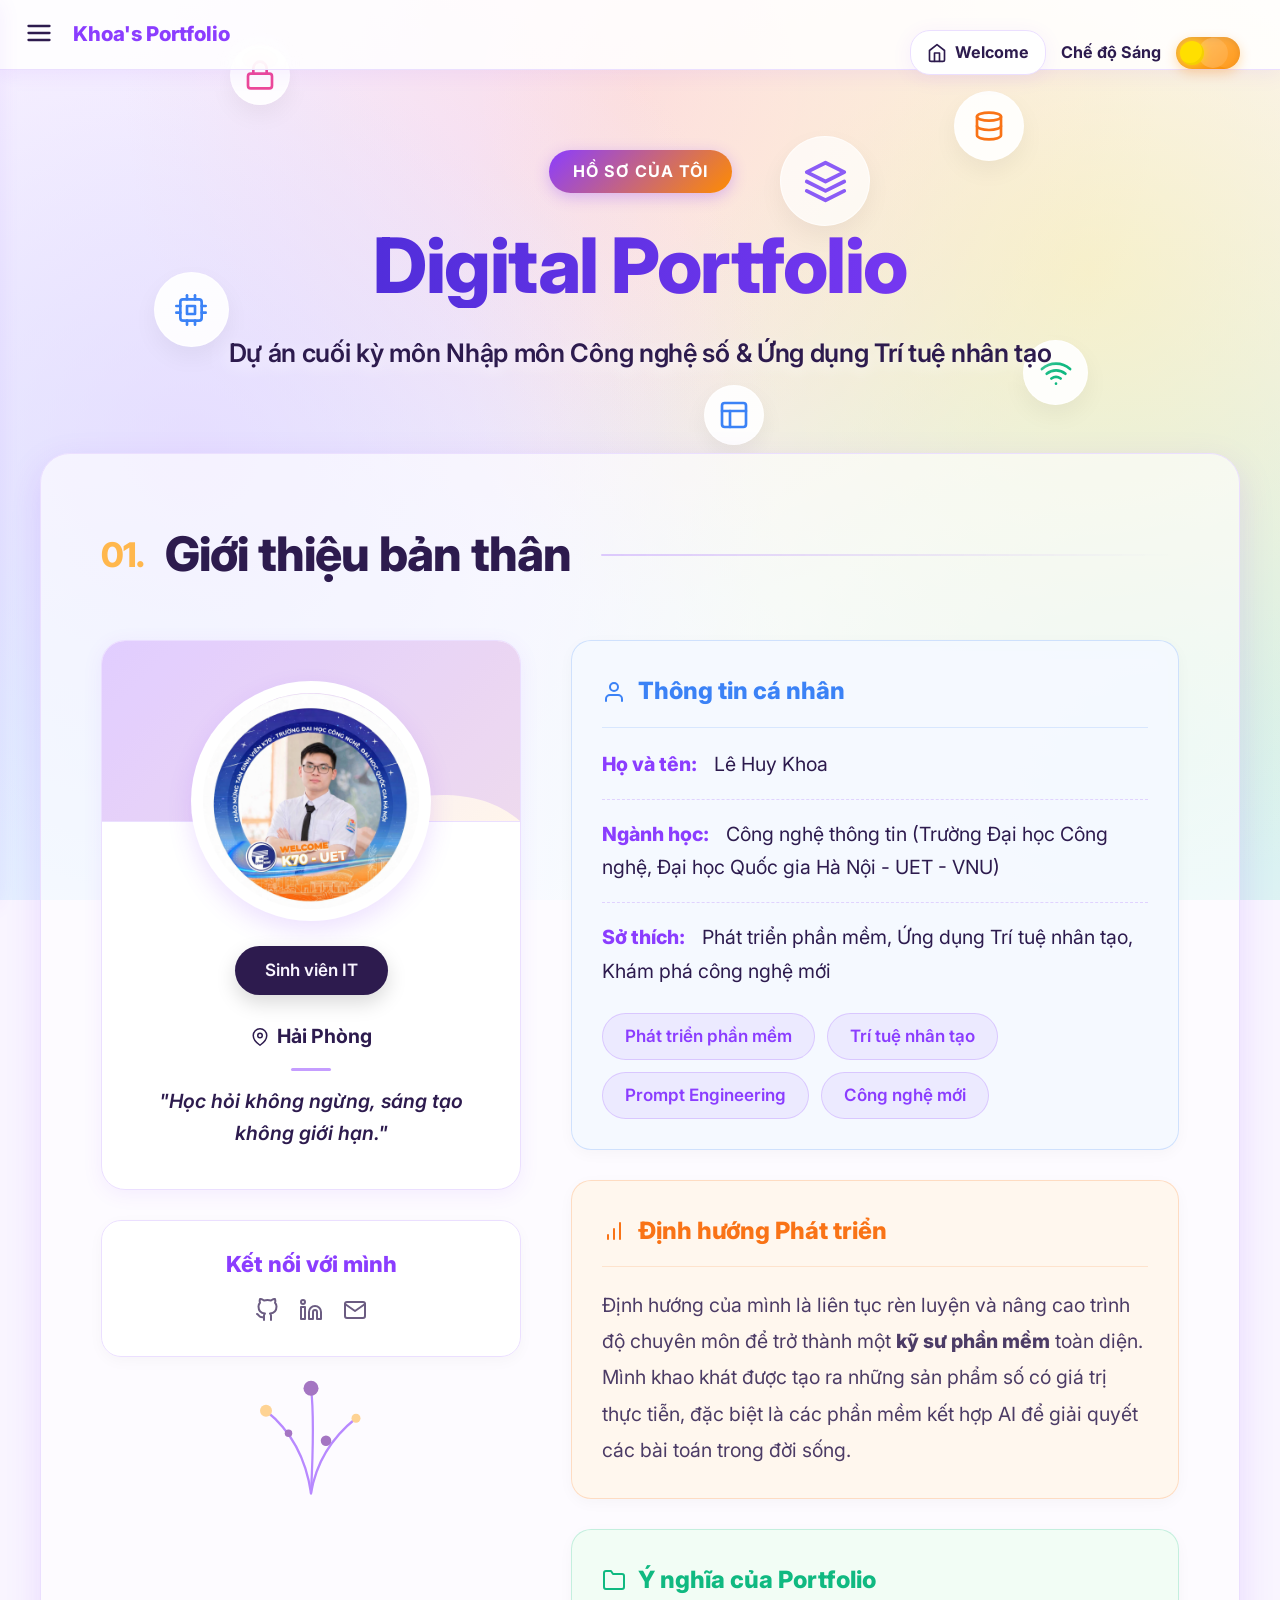
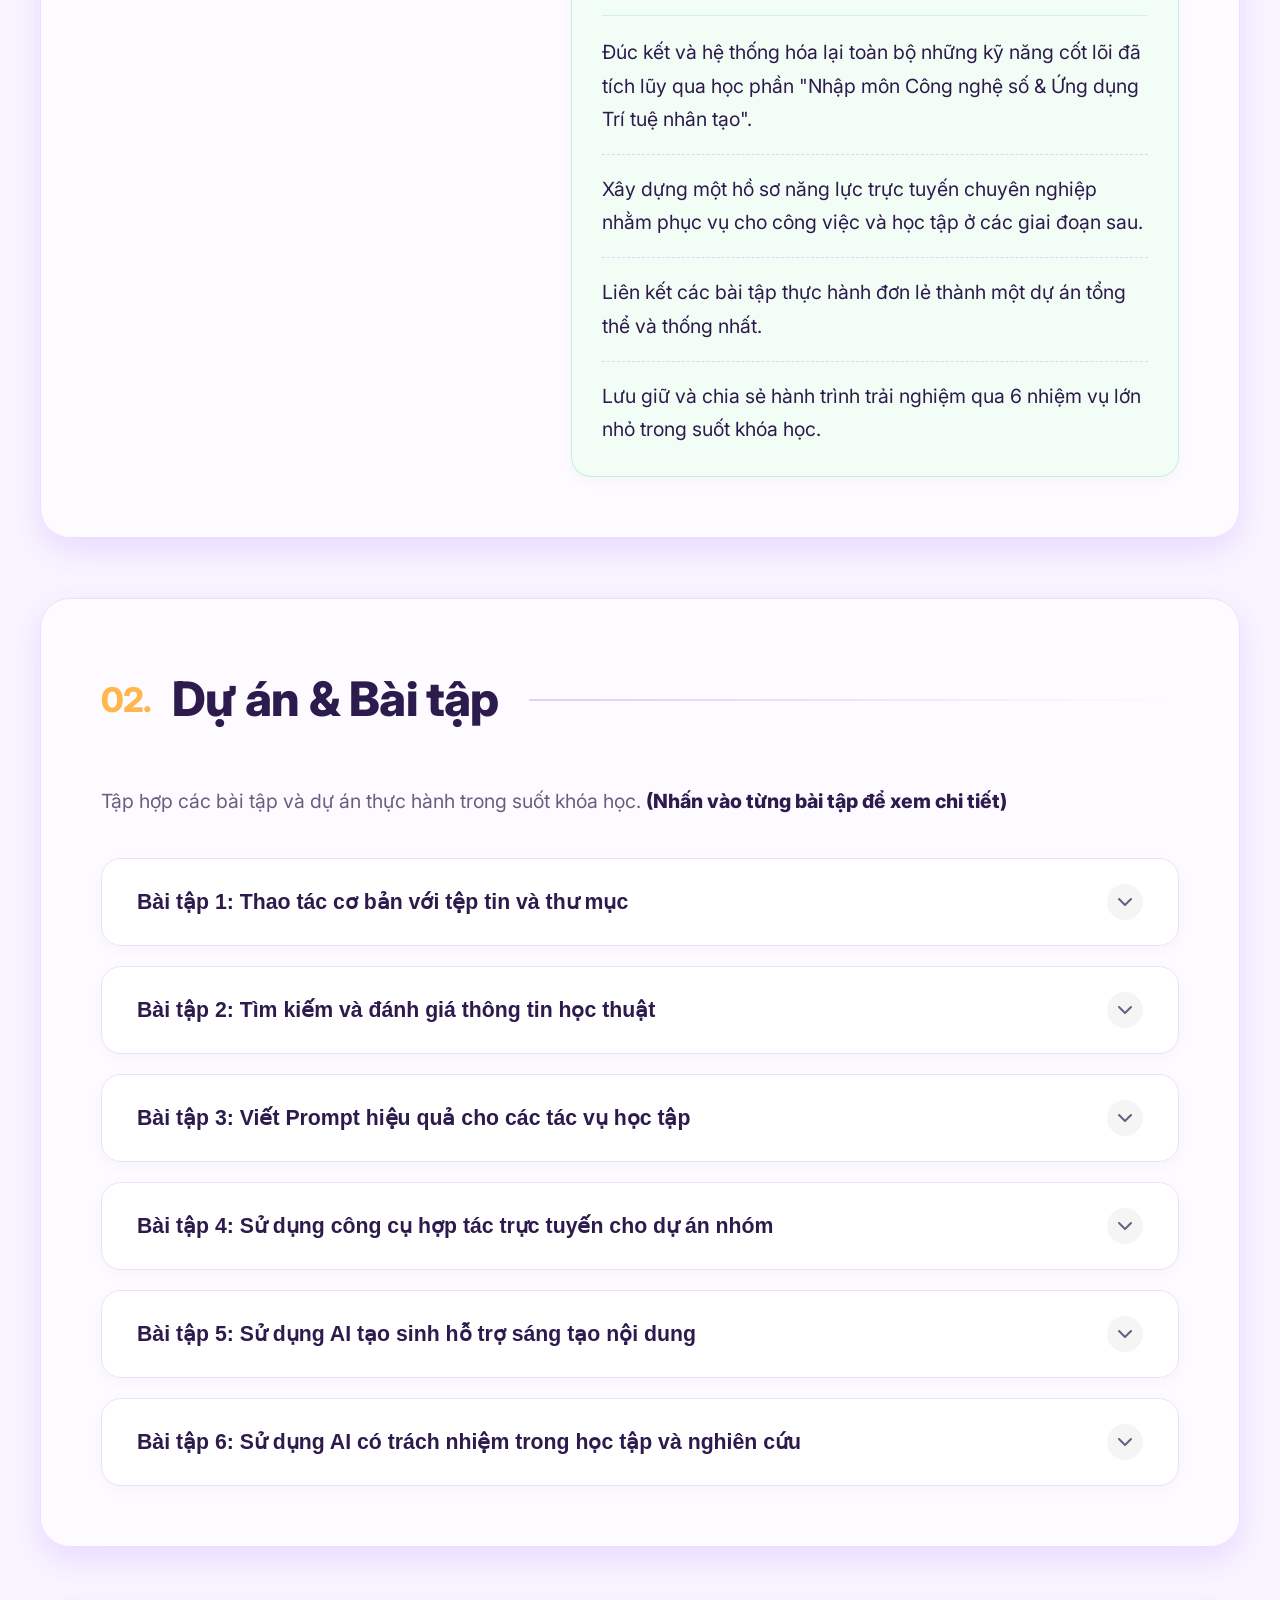
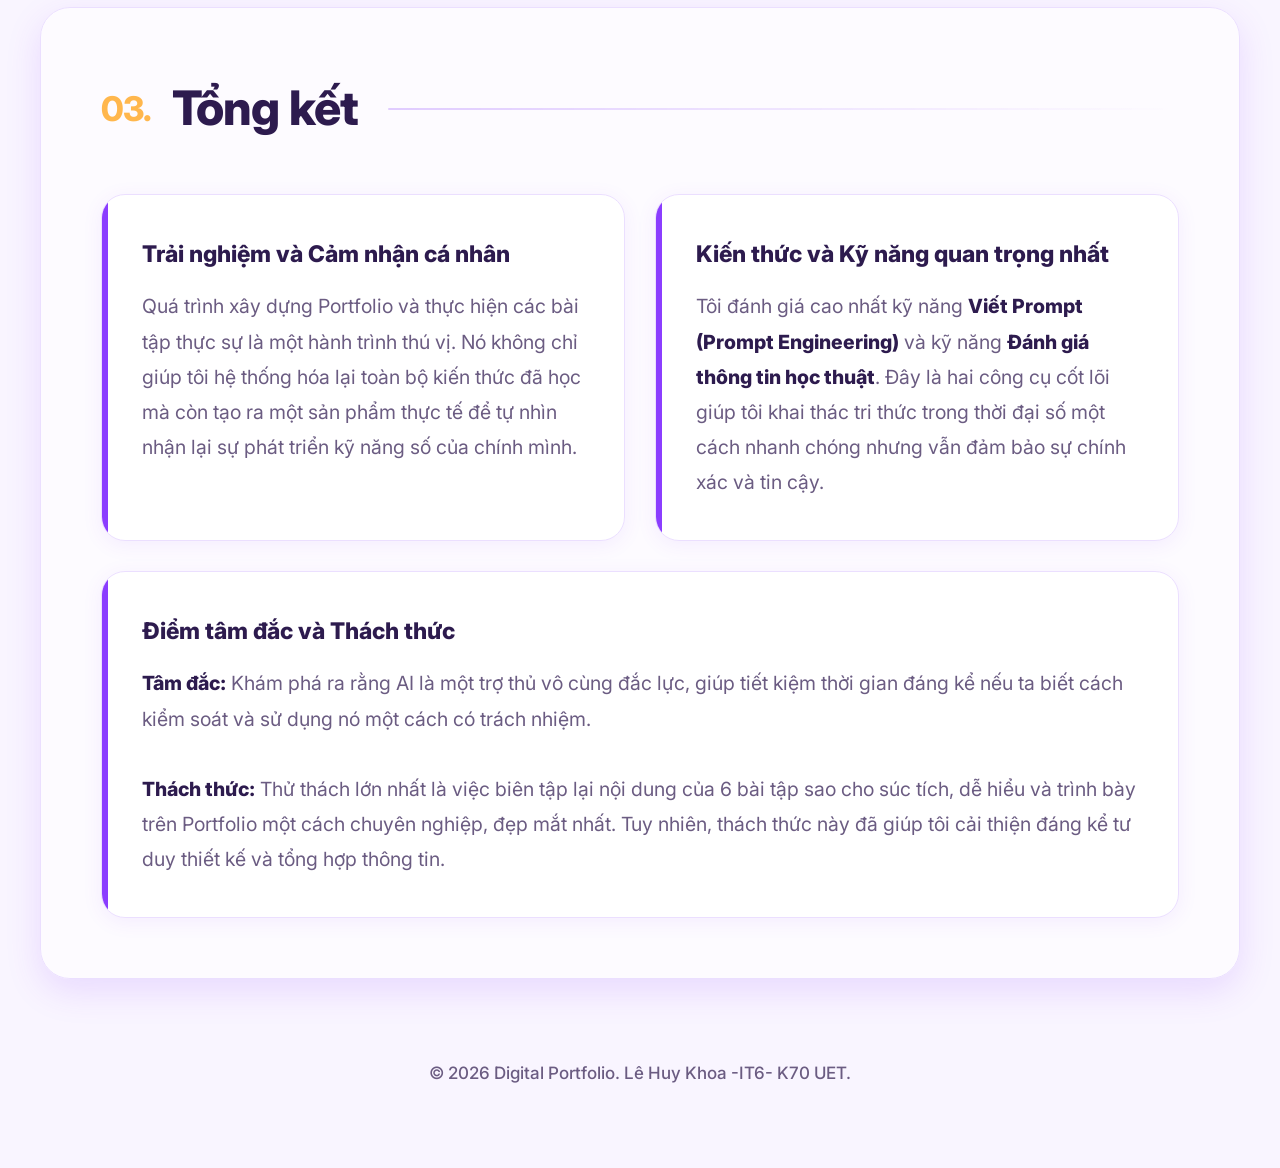
==== commit 589bee95: "Enhance btn-enter hover effect, add Welcome return button, and sync theme state" ====
--- a/portfolio.html
+++ b/portfolio.html
@@ -13,6 +13,10 @@
 <body>
     <!-- Theme Toggle Button -->
     <div class="theme-toggle-wrapper">
+        <a href="index.html" class="btn-back-home" id="btn-back-home" aria-label="Về trang Welcome">
+            <svg width="20" height="20" viewBox="0 0 24 24" fill="none" stroke="currentColor" stroke-width="2" stroke-linecap="round" stroke-linejoin="round"><path d="M3 9l9-7 9 7v11a2 2 0 0 1-2 2H5a2 2 0 0 1-2-2z"></path><polyline points="9 22 9 12 15 12 15 22"></polyline></svg>
+            <span class="back-label">Welcome</span>
+        </a>
         <span class="theme-label" id="theme-label">Chế độ Sáng</span>
         <button class="theme-toggle" id="theme-toggle" aria-label="Chuyển đổi chế độ Sáng/Tối">
             <div class="toggle-track">
--- a/style.css
+++ b/style.css
@@ -327,8 +327,9 @@
 }
 
 .social-links a:hover svg {
-    color: var(--primary-color);
-    transform: scale(1.2) translateY(-3px);
+    color: var(--accent-color);
+    transform: scale(1.3) translateY(-5px) rotate(8deg);
+    filter: drop-shadow(0 4px 8px rgba(255, 140, 0, 0.4));
 }
 
 .profile-sidebar::before {
@@ -432,9 +433,16 @@
 }
 
 .info-item:hover {
-    transform: translateY(-5px);
-    box-shadow: 0 15px 35px rgba(139, 61, 255, 0.1);
-    border-color: rgba(139, 61, 255, 0.3);
+    transform: translateY(-8px) scale(1.02);
+    box-shadow: 0 15px 35px rgba(139, 61, 255, 0.25);
+    border-color: var(--primary-color);
+}
+.info-item h3 svg {
+    transition: transform 0.4s cubic-bezier(0.4, 0, 0.2, 1), color 0.4s ease;
+}
+.info-item:hover h3 svg {
+    transform: rotate(15deg) scale(1.2);
+    color: var(--accent-color);
 }
 
 .info-item h3 {
@@ -574,8 +582,9 @@
 }
 
 .accordion-header:hover {
-    background: linear-gradient(90deg, rgba(139, 61, 255, 0.05) 0%, rgba(255,255,255,0) 100%);
-    color: var(--primary-color);
+    background: linear-gradient(90deg, rgba(139, 61, 255, 0.08) 0%, rgba(255,255,255,0) 100%);
+    color: var(--accent-color);
+    padding-left: 38px;
 }
 
 .accordion-header.active {
@@ -596,8 +605,9 @@
 
 .accordion-header:hover .icon {
     color: #fff;
-    background: var(--primary-color);
-    transform: scale(1.1);
+    background: var(--accent-color);
+    transform: scale(1.2) rotate(90deg);
+    box-shadow: 0 4px 12px rgba(255, 140, 0, 0.4);
 }
 
 .accordion-header.active .icon {
@@ -714,8 +724,13 @@
 }
 
 .summary-card:hover {
-    transform: translateY(-8px);
-    box-shadow: var(--shadow-md);
+    transform: translateY(-10px) scale(1.02);
+    box-shadow: 0 20px 40px rgba(255, 140, 0, 0.2);
+    border-color: var(--accent-color);
+}
+.summary-card:hover h4 {
+    color: var(--primary-color);
+    transform: translateX(8px);
 }
 
 .summary-card h4 {
@@ -723,6 +738,7 @@
     margin-bottom: 15px;
     font-size: 1.35rem;
     font-weight: 800;
+    transition: transform 0.4s cubic-bezier(0.4, 0, 0.2, 1), color 0.4s ease;
 }
 
 .summary-card p {
@@ -971,9 +987,14 @@
     box-shadow: none;
 }
 
-/* Main Content Adjustments for Desktop Sidebar */
 body {
     transition: padding-left 0.3s cubic-bezier(0.4, 0, 0.2, 1);
+    animation: pageFadeIn 0.8s cubic-bezier(0.2, 0.8, 0.2, 1) forwards;
+}
+
+@keyframes pageFadeIn {
+    from { opacity: 0; transform: translateY(15px); filter: blur(5px); }
+    to { opacity: 1; transform: translateY(0); filter: blur(0); }
 }
 
 body.sidebar-open {
@@ -1035,7 +1056,36 @@
     z-index: 1000;
     display: flex;
     align-items: center;
-    gap: 12px;
+    gap: 15px;
+}
+
+.btn-back-home {
+    text-decoration: none;
+    display: flex;
+    align-items: center;
+    gap: 8px;
+    font-weight: 700;
+    color: var(--text-main);
+    background: var(--bg-card);
+    padding: 8px 16px;
+    border-radius: 20px;
+    box-shadow: var(--shadow-sm);
+    border: 1px solid var(--card-border);
+    transition: all 0.4s cubic-bezier(0.4, 0, 0.2, 1);
+    font-size: 0.95rem;
+}
+
+.btn-back-home:hover {
+    transform: translateY(-3px) scale(1.05);
+    box-shadow: 0 10px 20px rgba(255, 140, 0, 0.2);
+    color: var(--accent-color);
+    border-color: var(--accent-color);
+}
+.btn-back-home:hover svg {
+    transform: translateX(-3px);
+}
+.btn-back-home svg {
+    transition: transform 0.3s ease;
 }
 
 .theme-label {
@@ -1117,9 +1167,10 @@
     .theme-toggle-wrapper {
         top: 15px;
         right: 20px;
-    }
-    .theme-label {
-        display: none; /* Hide label on mobile to save space */
-    }
-}
-
+        gap: 10px;
+    }
+    .theme-label, .back-label {
+        display: none; /* Hide labels on mobile to save space */
+    }
+}
+
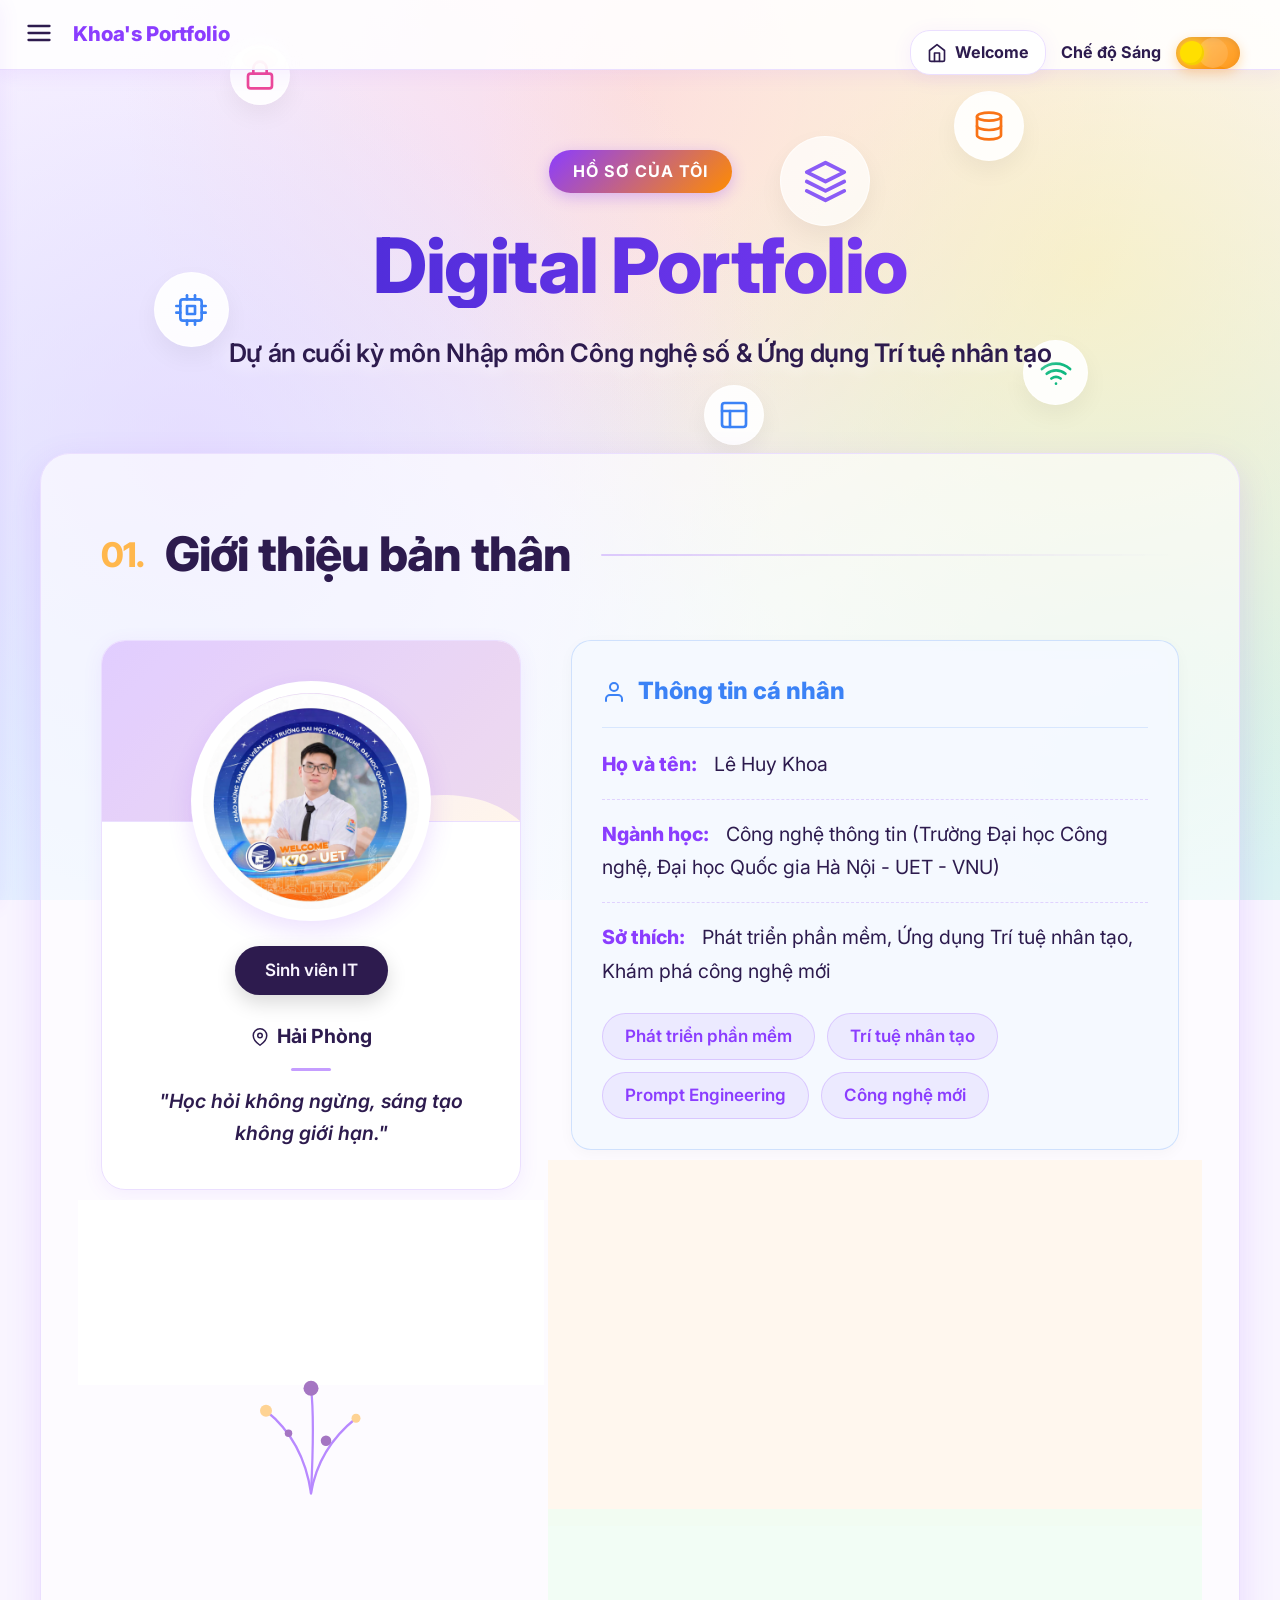
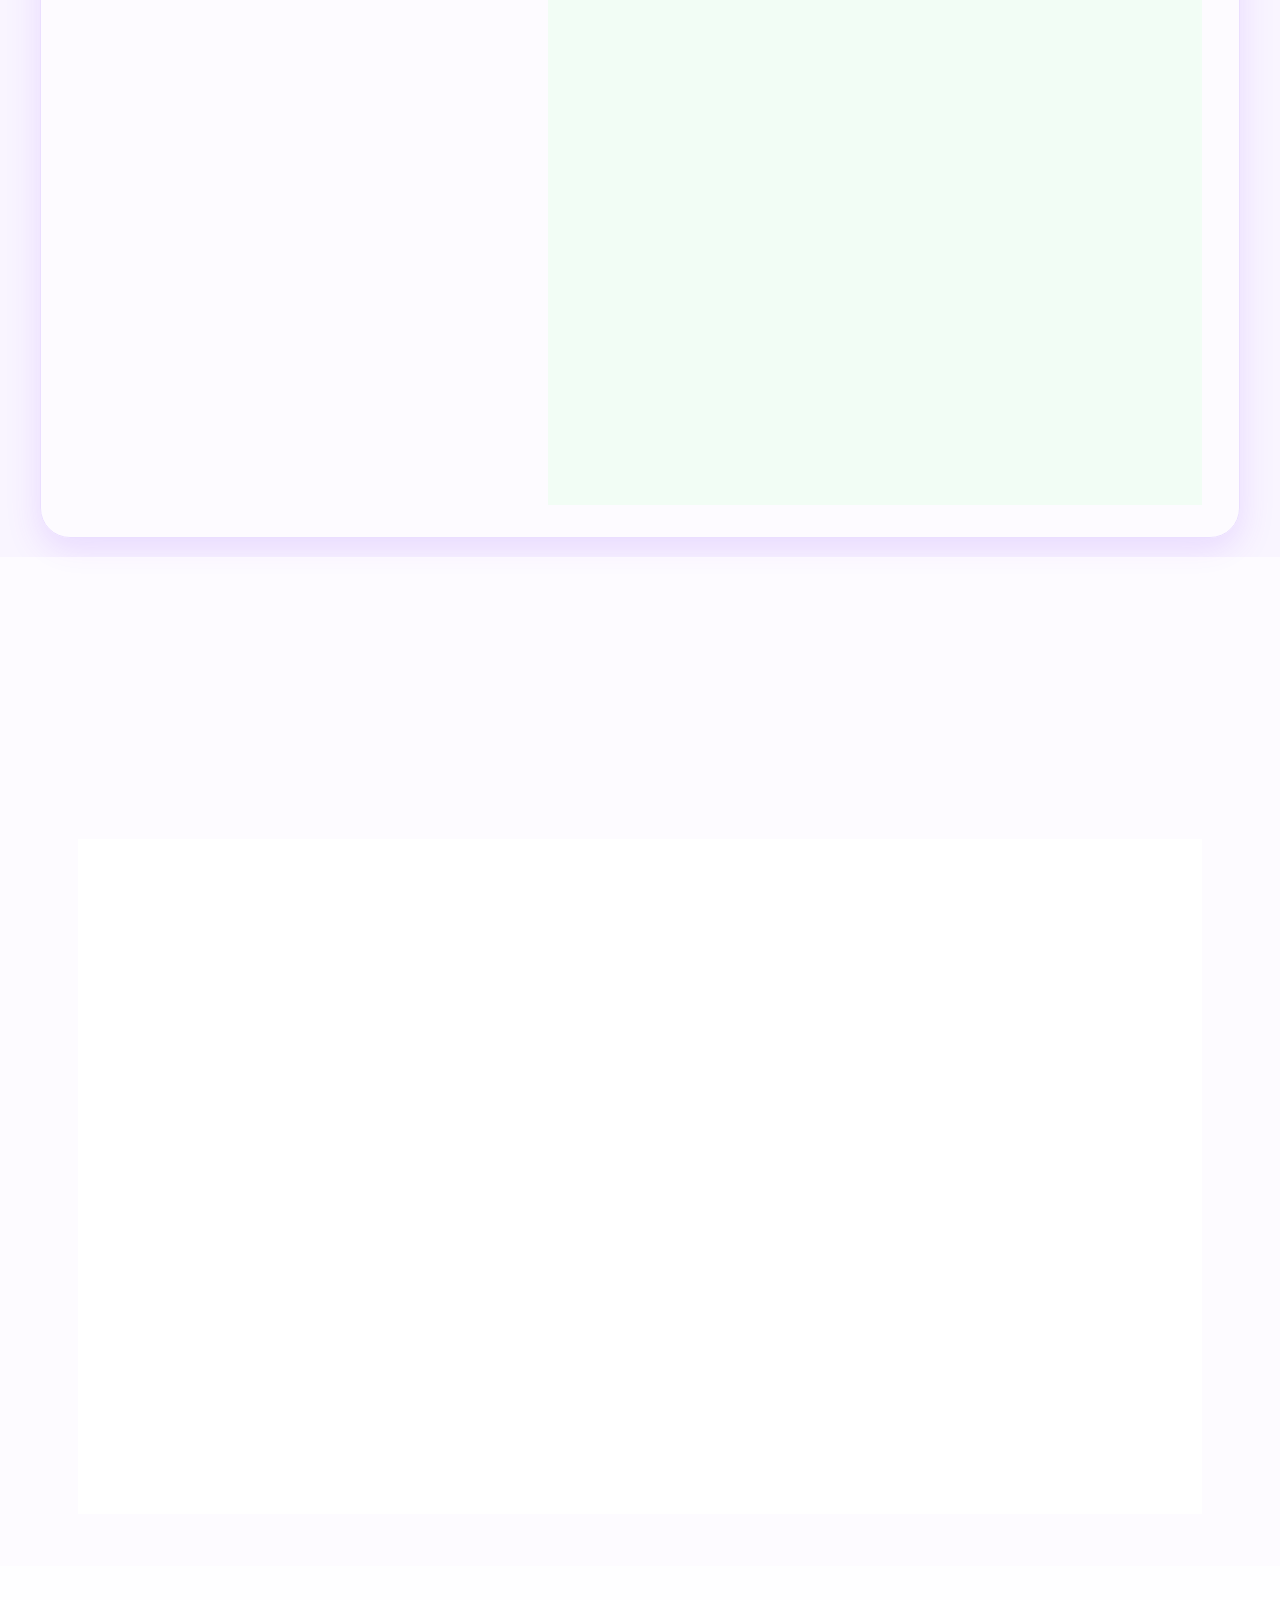
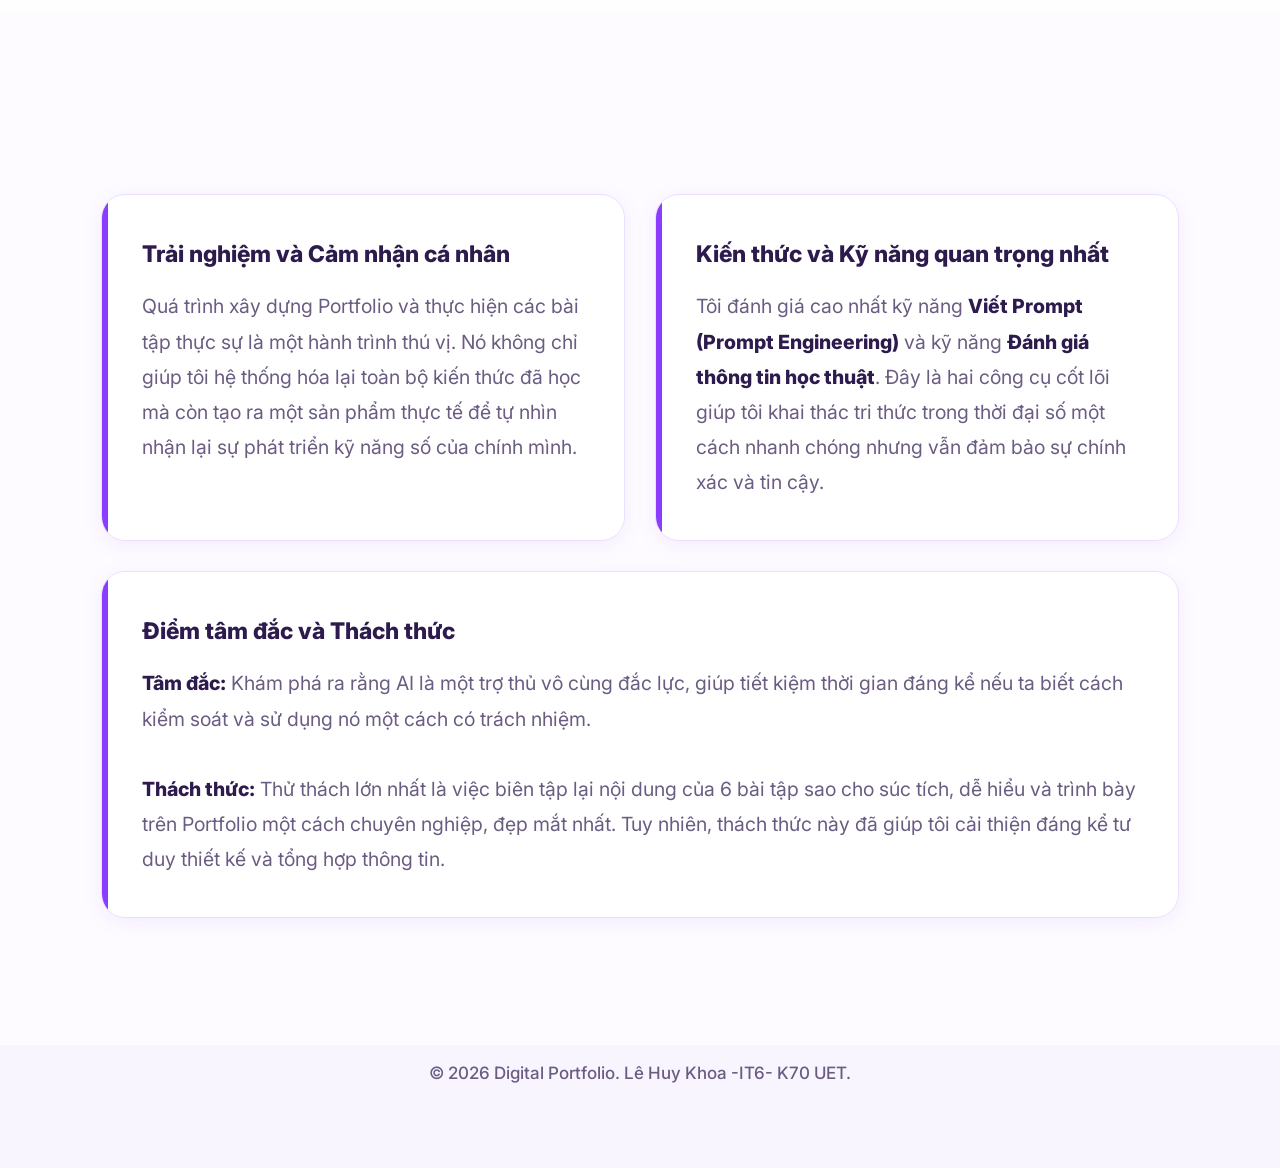
==== commit de7ebf7c: "Update portfolio with fixed PDFs" ====
--- a/portfolio.html
+++ b/portfolio.html
@@ -323,10 +323,10 @@
                             <div class="split-left">
                                 <div class="pdf-container">
                                     <div class="mobile-pdf-fallback">
-                                        <a href="Bai1_ThaoTacCoBan.pdf" target="_blank" class="btn-download">📄 Nhấn vào
+                                        <a href="Bai1_ThaoTacCoBan%20fixed.pdf" target="_blank" class="btn-download">📄 Nhấn vào
                                             đây để Xem/Tải File PDF (Dành cho điện thoại)</a>
                                     </div>
-                                    <iframe src="Bai1_ThaoTacCoBan.pdf#view=FitH" width="100%" height="600px"
+                                    <iframe src="Bai1_ThaoTacCoBan%20fixed.pdf#view=FitH" width="100%" height="600px"
                                         style="border: none;"></iframe>
                                 </div>
                             </div>
@@ -432,10 +432,10 @@
                             <div class="split-left">
                                 <div class="pdf-container">
                                     <div class="mobile-pdf-fallback">
-                                        <a href="Bai4_HopTacTrucTuyen.pdf" target="_blank" class="btn-download">📄 Nhấn
+                                        <a href="Bai4_HopTacTrucTuyen_fixed.pdf" target="_blank" class="btn-download">📄 Nhấn
                                             vào đây để Xem/Tải File PDF (Dành cho điện thoại)</a>
                                     </div>
-                                    <iframe src="Bai4_HopTacTrucTuyen.pdf#view=FitH" width="100%" height="600px"
+                                    <iframe src="Bai4_HopTacTrucTuyen_fixed.pdf#view=FitH" width="100%" height="600px"
                                         style="border: none;"></iframe>
                                 </div>
                             </div>
@@ -504,10 +504,10 @@
                             <div class="split-left">
                                 <div class="pdf-container">
                                     <div class="mobile-pdf-fallback">
-                                        <a href="Bai6_AITrachNhiem.pdf" target="_blank" class="btn-download">📄 Nhấn vào
+                                        <a href="Bai6_AITrachNhiem%20fixed.pdf" target="_blank" class="btn-download">📄 Nhấn vào
                                             đây để Xem/Tải File PDF (Dành cho điện thoại)</a>
                                     </div>
-                                    <iframe src="Bai6_AITrachNhiem.pdf#view=FitH" width="100%" height="600px"
+                                    <iframe src="Bai6_AITrachNhiem%20fixed.pdf#view=FitH" width="100%" height="600px"
                                         style="border: none;"></iframe>
                                 </div>
                             </div>
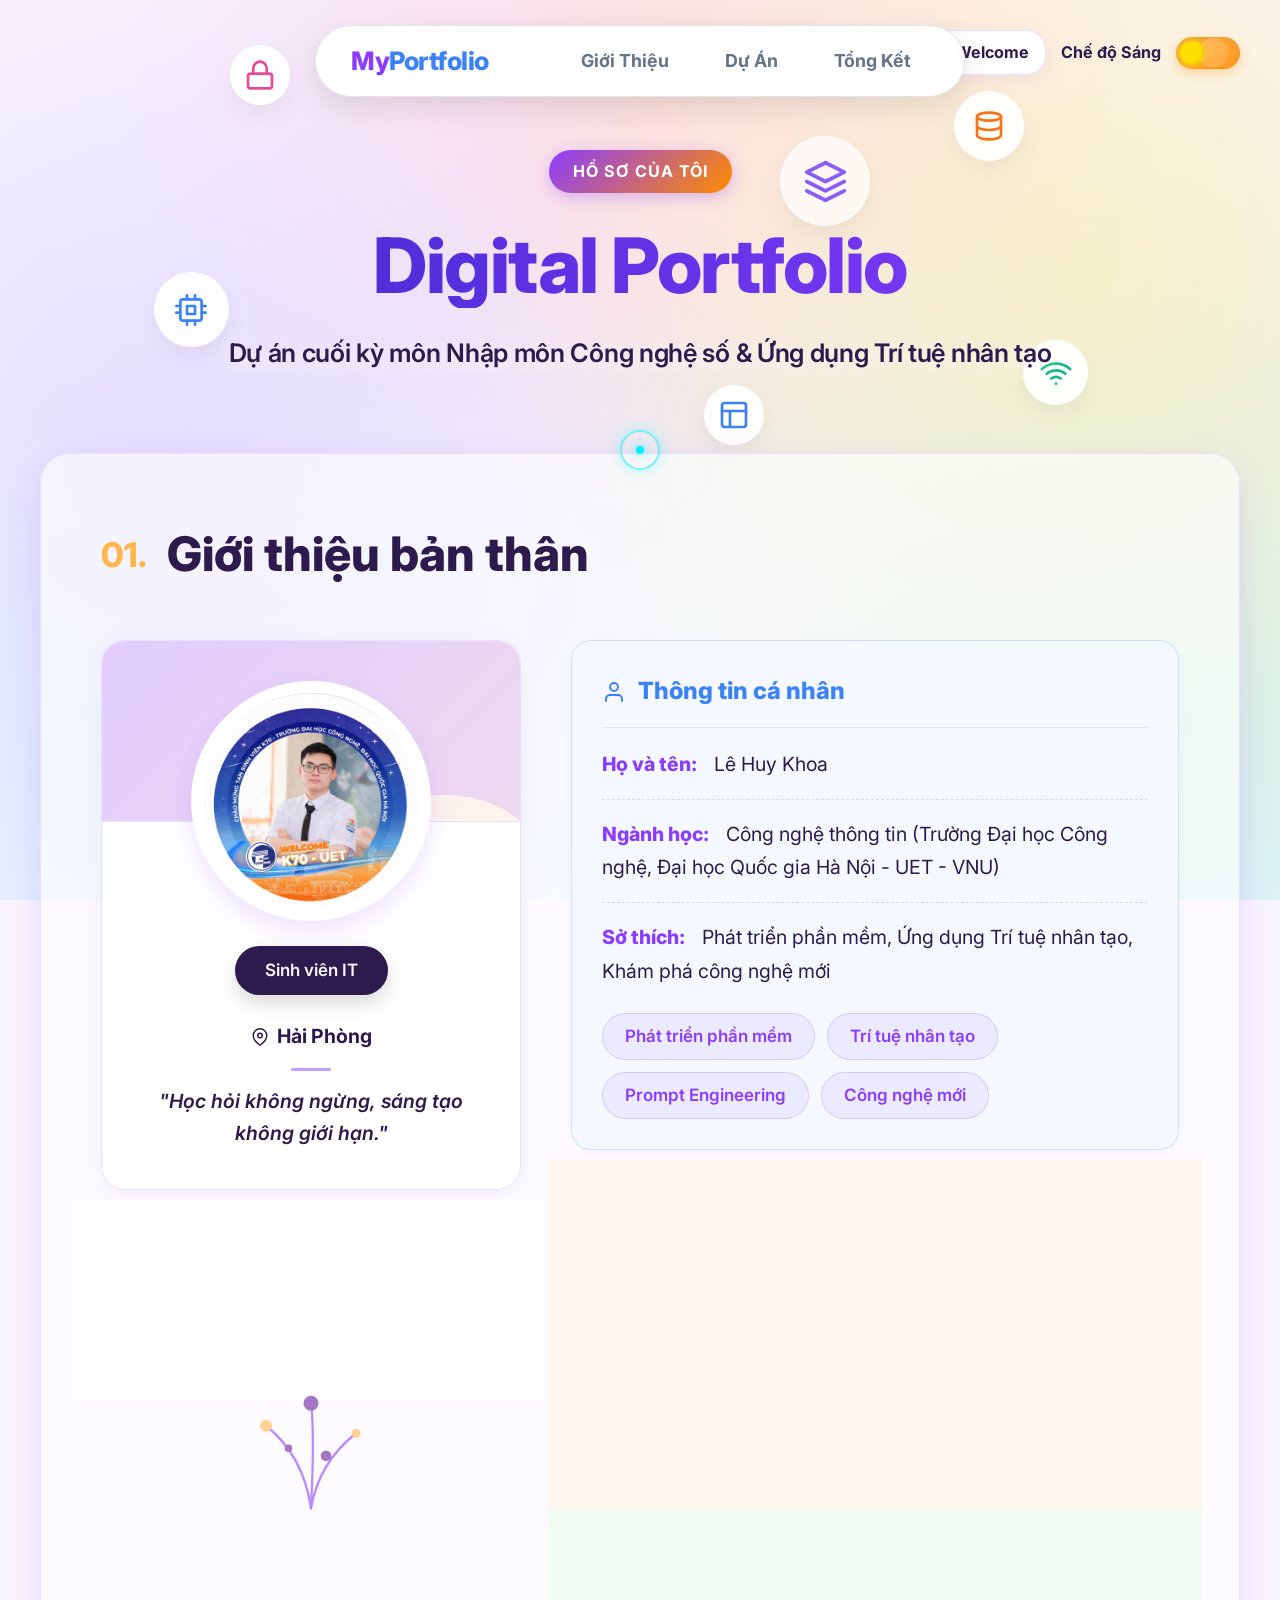
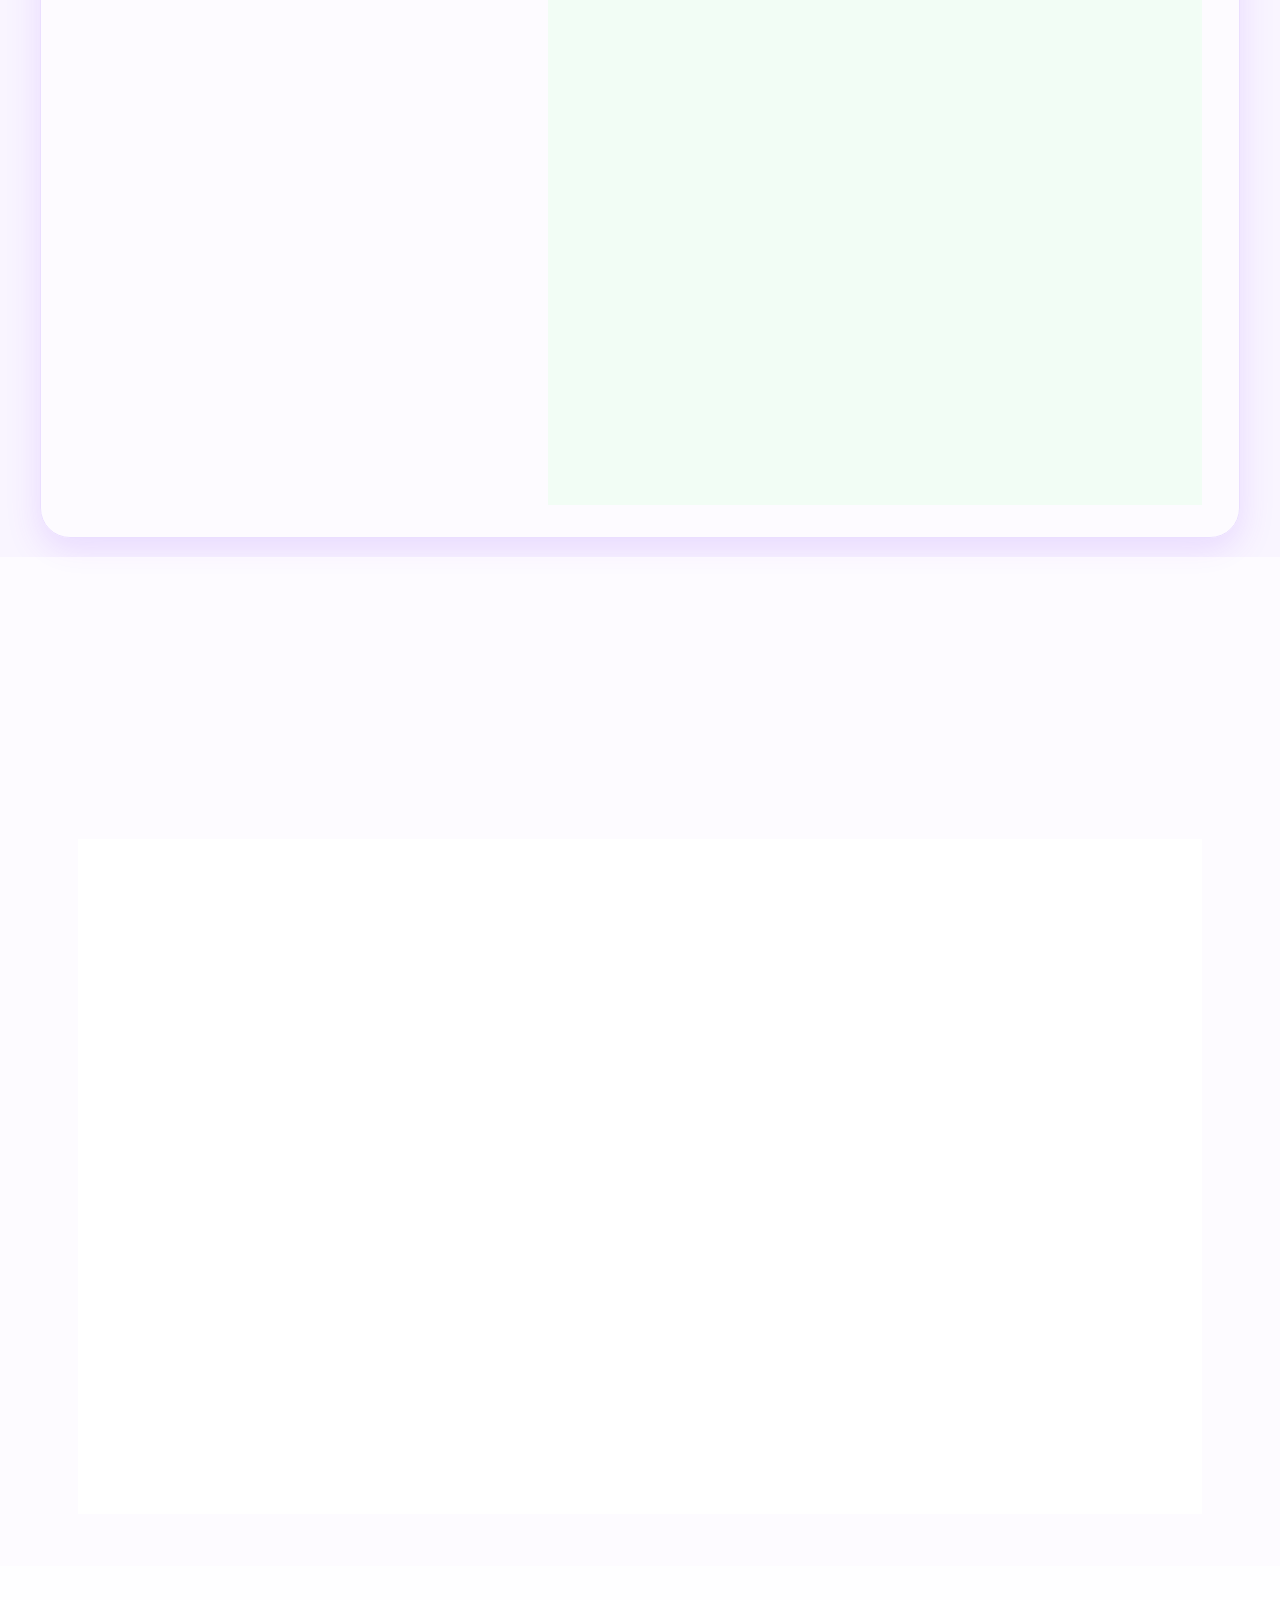
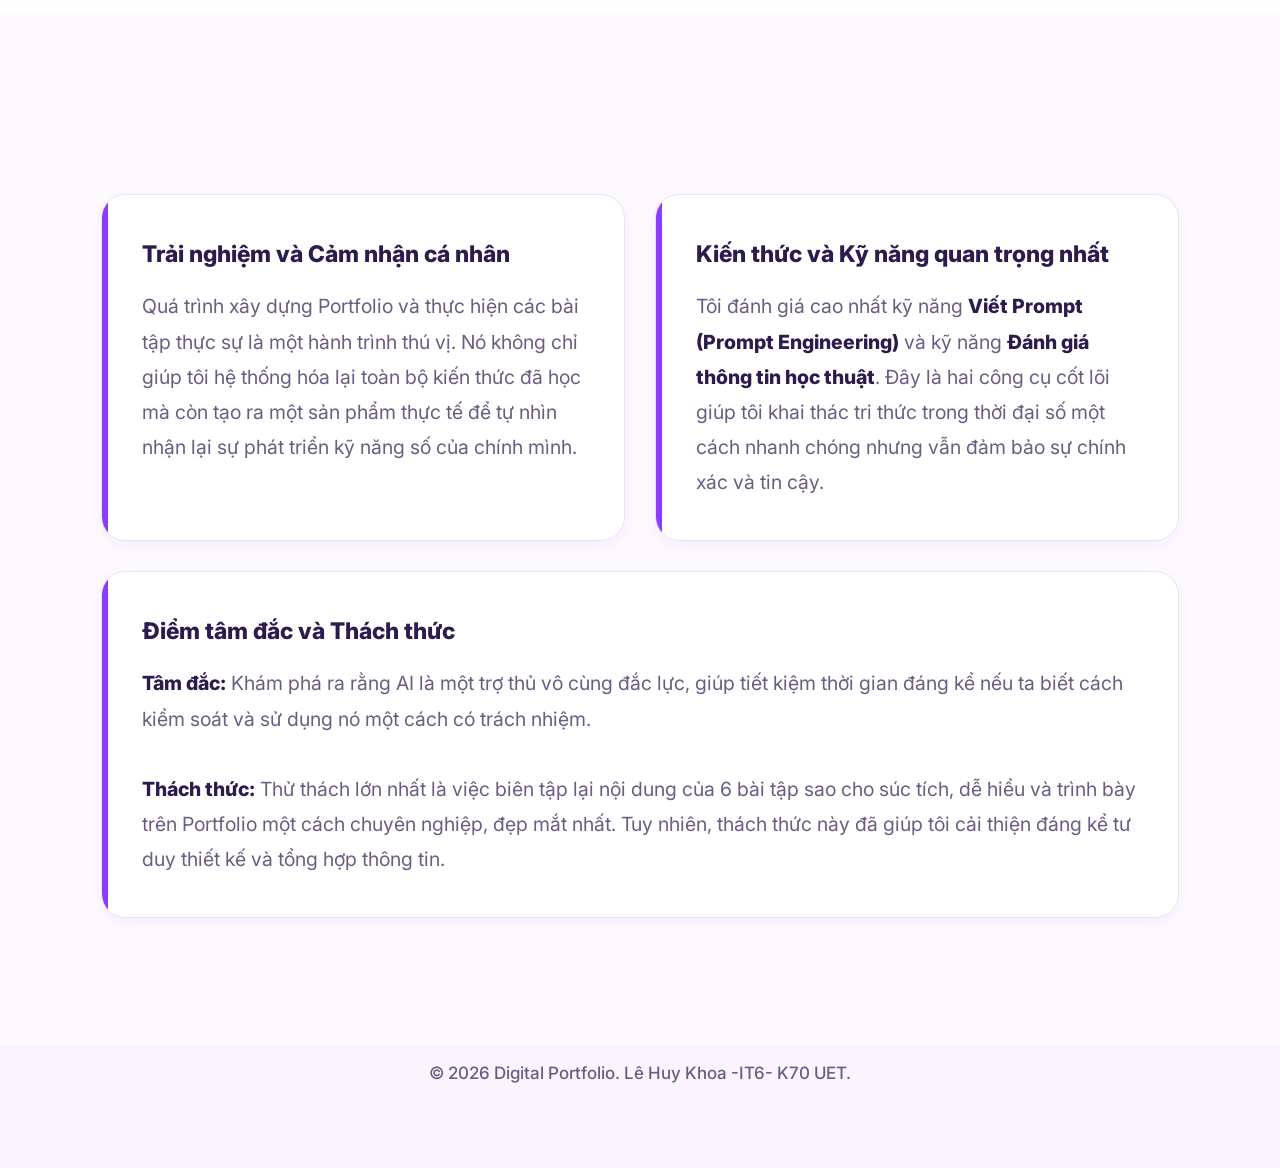
==== commit a32069f3: "feat: Add sci-fi custom cursor, spin animations, and dynamic text hover effects" ====
--- a/portfolio.html
+++ b/portfolio.html
@@ -25,76 +25,14 @@
         </button>
     </div>
 
-    <!-- Sidebar Navigation -->
-    <aside class="sidebar" id="sidebar">
-        <div class="sidebar-header">
-            <h3 style="color: var(--primary-color); margin: 0; font-size: 1.5rem; font-weight: 800;">Khoa<span
-                    style="color: var(--accent-color);">.</span></h3>
-            <button class="menu-close" id="menu-close">
-                <svg width="24" height="24" viewBox="0 0 24 24" fill="none" stroke="currentColor" stroke-width="2"
-                    stroke-linecap="round" stroke-linejoin="round">
-                    <line x1="18" y1="6" x2="6" y2="18"></line>
-                    <line x1="6" y1="6" x2="18" y2="18"></line>
-                </svg>
-            </button>
-        </div>
-        <ul class="sidebar-links">
-            <li><a href="#gioi-thieu">
-                    <svg width="20" height="20" viewBox="0 0 24 24" fill="none" stroke="currentColor" stroke-width="2"
-                        stroke-linecap="round" stroke-linejoin="round">
-                        <path d="M20 21v-2a4 4 0 0 0-4-4H8a4 4 0 0 0-4 4v2"></path>
-                        <circle cx="12" cy="7" r="4"></circle>
-                    </svg>
-                    Giới thiệu
-                </a></li>
-            <li class="has-submenu">
-                <a href="#du-an" id="du-an-link">
-                    <svg width="20" height="20" viewBox="0 0 24 24" fill="none" stroke="currentColor" stroke-width="2"
-                        stroke-linecap="round" stroke-linejoin="round">
-                        <rect x="2" y="3" width="20" height="14" rx="2" ry="2"></rect>
-                        <line x1="8" y1="21" x2="16" y2="21"></line>
-                        <line x1="12" y1="17" x2="12" y2="21"></line>
-                    </svg>
-                    Dự án
-                    <svg class="chevron" width="16" height="16" viewBox="0 0 24 24" fill="none" stroke="currentColor"
-                        stroke-width="2" stroke-linecap="round" stroke-linejoin="round">
-                        <polyline points="6 9 12 15 18 9"></polyline>
-                    </svg>
-                </a>
-                <ul class="submenu">
-                    <li><a href="#du-an" class="submenu-link" data-target="0">Bài 1: Thao tác tệp tin</a></li>
-                    <li><a href="#du-an" class="submenu-link" data-target="1">Bài 2: Tìm kiếm TT</a></li>
-                    <li><a href="#du-an" class="submenu-link" data-target="2">Bài 3: Viết Prompt</a></li>
-                    <li><a href="#du-an" class="submenu-link" data-target="3">Bài 4: Hợp tác nhóm</a></li>
-                    <li><a href="#du-an" class="submenu-link" data-target="4">Bài 5: AI tạo sinh</a></li>
-                    <li><a href="#du-an" class="submenu-link" data-target="5">Bài 6: AI có trách nhiệm</a></li>
-                </ul>
-            </li>
-            <li><a href="#tong-ket">
-                    <svg width="20" height="20" viewBox="0 0 24 24" fill="none" stroke="currentColor" stroke-width="2"
-                        stroke-linecap="round" stroke-linejoin="round">
-                        <path d="M14 2H6a2 2 0 0 0-2 2v16a2 2 0 0 0 2 2h12a2 2 0 0 0 2-2V8z"></path>
-                        <polyline points="14 2 14 8 20 8"></polyline>
-                        <line x1="16" y1="13" x2="8" y2="13"></line>
-                        <line x1="16" y1="17" x2="8" y2="17"></line>
-                        <polyline points="10 9 9 9 8 9"></polyline>
-                    </svg>
-                    Tổng kết
-                </a></li>
+    <!-- Top Horizontal Navigation -->
+    <nav class="top-horizontal-nav">
+        <a href="index.html" class="nav-logo-text">My<span style="color: #3b82f6;">Portfolio</span></a>
+        <ul class="nav-links">
+            <li><a href="#gioi-thieu" class="nav-link active">Giới Thiệu</a></li>
+            <li><a href="#du-an" class="nav-link">Dự Án</a></li>
+            <li><a href="#tong-ket" class="nav-link">Tổng Kết</a></li>
         </ul>
-    </aside>
-
-    <!-- Top Navigation Bar (Mobile Header) -->
-    <nav class="top-nav-mobile">
-        <button class="hamburger" id="hamburger">
-            <svg width="28" height="28" viewBox="0 0 24 24" fill="none" stroke="currentColor" stroke-width="2"
-                stroke-linecap="round" stroke-linejoin="round">
-                <line x1="3" y1="12" x2="21" y2="12"></line>
-                <line x1="3" y1="6" x2="21" y2="6"></line>
-                <line x1="3" y1="18" x2="21" y2="18"></line>
-            </svg>
-        </button>
-        <div class="mobile-logo">Khoa's Portfolio</div>
     </nav>
     <header class="hero">
         <!-- Animated Tech Bubbles -->
@@ -562,6 +500,12 @@
         <p>© 2026 Digital Portfolio. Lê Huy Khoa -IT6- K70 UET.</p>
     </footer>
 
+    <!-- Sci-Fi Custom Cursor -->
+    <div class="cursor-dot" data-cursor-dot></div>
+    <div class="cursor-outline" data-cursor-outline>
+        <div class="cursor-outline-inner"></div>
+    </div>
+
     <script src="script.js"></script>
 </body>
 
--- a/style.css
+++ b/style.css
@@ -265,7 +265,14 @@
     font-weight: 800;
     display: flex;
     align-items: center;
-    letter-spacing: -0.8px;
+    transition: all 0.4s cubic-bezier(0.25, 0.8, 0.25, 1);
+}
+
+section h2:hover {
+    transform: translateX(15px);
+    color: var(--primary-color);
+    text-shadow: 0 0 20px rgba(139, 61, 255, 0.3);
+}    letter-spacing: -0.8px;
 }
 
 section h2::after {
@@ -283,6 +290,13 @@
     font-size: 2rem;
     margin-right: 20px;
     font-weight: 800;
+    transition: all 0.4s cubic-bezier(0.25, 0.8, 0.25, 1);
+}
+
+section h2:hover .section-num {
+    color: var(--primary-color);
+    transform: translateY(-8px) scale(1.15) rotate(-5deg);
+    text-shadow: 0 0 15px rgba(139, 61, 255, 0.6);
 }
 
 .section-desc {
@@ -320,16 +334,51 @@
     text-align: center;
     position: relative;
     overflow: hidden;
+    transition: all 0.5s cubic-bezier(0.25, 0.8, 0.25, 1);
+}
+
+.profile-sidebar:hover {
+    transform: translateY(-12px);
+    box-shadow: 0 25px 50px rgba(0, 0, 0, 0.2), 0 0 30px rgba(59, 130, 246, 0.25);
+    border-color: rgba(59, 130, 246, 0.5);
+}
+
+.profile-sidebar:hover .avatar-glow {
+    animation-play-state: paused;
+    box-shadow: 0 15px 35px rgba(59, 130, 246, 0.5), 0 0 40px rgba(59, 130, 246, 0.3);
+    transform: scale(1.05) translateY(-5px);
+}
+
+.avatar-glow {
+    transition: all 0.5s cubic-bezier(0.25, 0.8, 0.25, 1);
+}
+
+.social-links a {
+    display: inline-flex;
+    align-items: center;
+    justify-content: center;
+    width: 48px;
+    height: 48px;
+    border-radius: 50%;
+    background: rgba(139, 61, 255, 0.05);
+    border: 1px solid rgba(139, 61, 255, 0.1);
+    transition: all 0.4s cubic-bezier(0.25, 0.8, 0.25, 1) !important;
 }
 
 .social-links a svg {
-    transition: all 0.3s cubic-bezier(0.4, 0, 0.2, 1);
+    transition: all 0.4s cubic-bezier(0.25, 0.8, 0.25, 1);
+}
+
+.social-links a:hover {
+    background: var(--primary-color);
+    color: #fff !important;
+    transform: translateY(-8px) scale(1.1);
+    box-shadow: 0 12px 25px rgba(139, 61, 255, 0.4);
+    border-color: transparent;
 }
 
 .social-links a:hover svg {
-    color: var(--accent-color);
-    transform: scale(1.3) translateY(-5px) rotate(8deg);
-    filter: drop-shadow(0 4px 8px rgba(255, 140, 0, 0.4));
+    transform: scale(1.2) rotate(10deg);
 }
 
 .profile-sidebar::before {
@@ -381,6 +430,13 @@
     z-index: 1;
     box-shadow: 0 8px 20px rgba(0, 0, 0, 0.15);
     margin-bottom: 25px;
+    transition: all 0.4s cubic-bezier(0.25, 0.8, 0.25, 1);
+    cursor: default;
+}
+
+.tech-badge:hover {
+    transform: scale(1.1) translateY(-6px);
+    box-shadow: 0 15px 35px rgba(0, 0, 0, 0.2), 0 0 25px rgba(255, 255, 255, 0.5);
 }
 
 .profile-extra {
@@ -429,13 +485,13 @@
     border-radius: 20px;
     border: 1px solid var(--card-border);
     box-shadow: 0 4px 15px rgba(0, 0, 0, 0.03);
-    transition: all 0.4s cubic-bezier(0.4, 0, 0.2, 1);
+    transition: all 0.5s cubic-bezier(0.25, 0.8, 0.25, 1);
 }
 
 .info-item:hover {
-    transform: translateY(-8px) scale(1.02);
-    box-shadow: 0 15px 35px rgba(139, 61, 255, 0.25);
-    border-color: var(--primary-color);
+    transform: translateY(-12px);
+    box-shadow: 0 25px 50px rgba(0, 0, 0, 0.15), 0 0 30px rgba(139, 61, 255, 0.25);
+    border-color: rgba(139, 61, 255, 0.6);
 }
 .info-item h3 svg {
     transition: transform 0.4s cubic-bezier(0.4, 0, 0.2, 1), color 0.4s ease;
@@ -490,6 +546,13 @@
     font-size: 1.15rem;
     line-height: 1.85;
     opacity: 0.85;
+    transition: all 0.4s cubic-bezier(0.25, 0.8, 0.25, 1);
+}
+
+.info-item p:hover {
+    opacity: 1;
+    color: var(--primary-color); /* Fixes invisibility in light mode */
+    transform: translateX(8px) scale(1.02);
 }
 
 .tech-list {
@@ -502,6 +565,15 @@
     color: var(--text-main);
     padding-bottom: 18px;
     border-bottom: 1px dashed rgba(139, 61, 255, 0.2);
+    transition: all 0.4s cubic-bezier(0.25, 0.8, 0.25, 1);
+    position: relative;
+    padding-left: 0;
+}
+
+.tech-list li:hover {
+    transform: translateX(12px) translateY(-2px);
+    color: var(--primary-color);
+    text-shadow: 0 0 10px rgba(139, 61, 255, 0.15);
 }
 
 .tech-list li:last-child {
@@ -531,14 +603,16 @@
     font-size: 1rem;
     border: 1px solid rgba(139, 61, 255, 0.2);
     font-weight: 600;
-    transition: all 0.3s cubic-bezier(0.4, 0, 0.2, 1);
+    transition: all 0.4s cubic-bezier(0.25, 0.8, 0.25, 1);
+    cursor: default;
 }
 
 .skill-tag:hover {
     background: var(--primary-color);
     color: #fff;
-    transform: translateY(-3px) scale(1.05);
-    box-shadow: 0 8px 20px rgba(139, 61, 255, 0.25);
+    transform: translateY(-6px) scale(1.1);
+    box-shadow: 0 12px 25px rgba(139, 61, 255, 0.4);
+    border-color: var(--primary-color);
 }
 
 /* Accordion */
@@ -559,9 +633,9 @@
 }
 
 .accordion-item:hover {
-    border-color: rgba(139, 61, 255, 0.3);
-    box-shadow: 0 12px 30px rgba(139, 61, 255, 0.12);
-    transform: translateY(-3px);
+    border-color: rgba(139, 61, 255, 0.4);
+    box-shadow: 0 15px 40px rgba(139, 61, 255, 0.2);
+    transform: translateY(-8px);
 }
 
 .accordion-header {
@@ -857,196 +931,171 @@
 }
 
 /* -----------------------------
-   Sidebar & Navigation Styles
+   Top Horizontal Navigation
    ----------------------------- */
-.sidebar {
-    position: fixed;
-    top: 0;
-    left: 0;
-    height: 100vh;
-    width: 300px;
-    background: var(--glass-bg);
-    backdrop-filter: blur(20px);
-    border-right: 1px solid var(--card-border);
-    padding: 30px 20px;
-    display: flex;
-    flex-direction: column;
-    z-index: 1000;
-    box-shadow: var(--shadow-sm);
-    transform: translateX(-100%);
-    transition: transform 0.3s cubic-bezier(0.4, 0, 0.2, 1);
-}
-
-.sidebar.active {
-    transform: translateX(0);
-}
-
-.sidebar-header {
+.top-horizontal-nav {
     display: flex;
     justify-content: space-between;
     align-items: center;
-    margin-bottom: 40px;
-    padding: 0 10px;
-}
-
-.menu-close {
-    background: none;
-    border: none;
-    color: var(--text-muted);
-    cursor: pointer;
-    display: block;
-    padding: 5px;
-}
-
-.sidebar-links {
+    position: fixed;
+    top: 25px;
+    left: 50%;
+    transform: translateX(-50%);
+    min-width: 650px;
+    background: rgba(15, 23, 42, 0.7);
+    backdrop-filter: blur(20px);
+    -webkit-backdrop-filter: blur(20px);
+    border: 1px solid rgba(255, 255, 255, 0.08);
+    border-radius: 50px;
+    padding: 12px 35px;
+    z-index: 1000;
+    box-shadow: 0 10px 40px rgba(0, 0, 0, 0.3), inset 0 1px 0 rgba(255, 255, 255, 0.1);
+    transition: all 0.5s cubic-bezier(0.25, 0.8, 0.25, 1);
+}
+
+.top-horizontal-nav:hover {
+    background: rgba(15, 23, 42, 0.85);
+    border: 1px solid rgba(255, 255, 255, 0.2);
+    box-shadow: 0 15px 50px rgba(0, 0, 0, 0.4), inset 0 1px 0 rgba(255, 255, 255, 0.2), 0 0 20px rgba(59, 130, 246, 0.15);
+    transform: translateX(-50%) translateY(-3px);
+}
+
+[data-theme="light"] .top-horizontal-nav, :root:not([data-theme="dark"]) .top-horizontal-nav {
+    background: rgba(255, 255, 255, 0.95);
+    border: 1px solid rgba(0, 0, 0, 0.1);
+    box-shadow: 0 10px 30px rgba(0, 0, 0, 0.1);
+}
+
+.nav-logo-text {
+    font-size: 1.5rem;
+    font-weight: 800;
+    color: #fff;
+    text-decoration: none;
+    letter-spacing: -0.5px;
+    display: inline-block;
+    transition: all 0.4s cubic-bezier(0.175, 0.885, 0.32, 1.275);
+}
+
+.nav-logo-text:hover {
+    transform: scale(1.08) rotate(-2deg);
+    text-shadow: 0 0 15px rgba(59, 130, 246, 0.6);
+}
+
+.nav-logo-text span {
+    display: inline-block;
+    transition: all 0.4s cubic-bezier(0.175, 0.885, 0.32, 1.275);
+}
+
+.nav-logo-text:hover span {
+    transform: translateY(-2px);
+    color: #60a5fa !important;
+}
+
+:root:not([data-theme="dark"]) .nav-logo-text {
+    color: var(--primary-color);
+}
+
+.nav-links {
+    display: flex;
     list-style: none;
-    flex: 1;
-}
-
-.sidebar-links > li {
-    margin-bottom: 10px;
-}
-
-.sidebar-links a {
-    display: flex;
-    align-items: center;
-    gap: 12px;
-    padding: 14px 15px;
-    color: var(--text-main);
+    gap: 20px;
+    margin: 0;
+    padding: 0;
+}
+
+.nav-link {
+    color: #94a3b8;
+    font-weight: 700;
+    font-size: 1.05rem;
     text-decoration: none;
-    border-radius: 12px;
-    font-weight: 600;
-    transition: all 0.3s ease;
-}
-
-.sidebar-links a svg {
-    transition: all 0.3s cubic-bezier(0.4, 0, 0.2, 1);
-    color: var(--text-muted);
-}
-
-.sidebar-links a:hover, .sidebar-links a.active {
-    background-color: #fff;
+    padding: 8px 18px;
+    border-radius: 20px;
+    transition: all 0.4s cubic-bezier(0.175, 0.885, 0.32, 1.275);
+    position: relative;
+    display: inline-block;
+}
+
+:root:not([data-theme="dark"]) .nav-link { 
+    color: #64748b; 
+}
+
+.nav-link:hover {
+    color: #fff;
+    background: rgba(255, 255, 255, 0.08);
+    transform: translateY(-4px);
+    box-shadow: 0 4px 15px rgba(0, 0, 0, 0.1);
+}
+:root:not([data-theme="dark"]) .nav-link:hover { 
+    color: #0f172a; 
+    background: rgba(0, 0, 0, 0.05);
+}
+
+.nav-link.active {
+    color: #fff;
+}
+:root:not([data-theme="dark"]) .nav-link.active {
     color: var(--primary-color);
-    box-shadow: var(--shadow-sm);
-}
-
-.sidebar-links a:hover svg, .sidebar-links a.active svg {
-    color: var(--accent-color);
-    transform: scale(1.15);
-}
-
-.has-submenu {
-    position: relative;
-}
-
-.has-submenu .chevron {
-    margin-left: auto;
-    transition: transform 0.3s ease;
-}
-
-.has-submenu.open .chevron,
-.has-submenu:hover .chevron {
-    transform: rotate(180deg);
-}
-
-.submenu {
-    list-style: none;
-    margin-top: 5px;
-    padding-left: 45px;
-    display: none;
-}
-
-.has-submenu.open .submenu,
-.has-submenu:hover .submenu {
-    display: block;
-    animation: fadeIn 0.3s ease;
-}
-
-@keyframes fadeIn {
-    from { opacity: 0; transform: translateY(-5px); }
+}
+
+/* Add cyan underline for active link */
+.nav-link::after {
+    content: '';
+    position: absolute;
+    bottom: -2px;
+    left: 50%;
+    transform: translateX(-50%);
+    width: 0;
+    height: 3px;
+    background: #06b6d4; /* Cyan color */
+    border-radius: 3px;
+    transition: all 0.4s cubic-bezier(0.4, 0, 0.2, 1);
+    box-shadow: 0 0 12px rgba(6, 182, 212, 0.8);
+    opacity: 0;
+}
+
+:root:not([data-theme="dark"]) .nav-link::after {
+    background: var(--primary-color);
+    box-shadow: 0 0 10px rgba(99, 102, 241, 0.4);
+}
+
+.nav-link:hover::after {
+    width: 30%;
+    opacity: 0.6;
+}
+
+.nav-link.active::after {
+    width: 70%;
+    opacity: 1;
+    bottom: -4px;
+}
+
+@media (max-width: 768px) {
+    .top-horizontal-nav {
+        width: 90%;
+        top: 15px;
+        padding: 8px 15px;
+        justify-content: center;
+        display: flex;
+    }
+    .nav-link {
+        padding: 8px 10px;
+        font-size: 0.95rem;
+    }
+}
+
+body {
+    transition: background-color 0.4s ease, color 0.4s ease;
+}
+
+/* Apply animation to content instead of body to prevent position:fixed breakage */
+.hero, .container {
+    animation: pageFadeIn 0.8s cubic-bezier(0.2, 0.8, 0.2, 1) forwards;
+}
+
+@keyframes pageFadeIn {
+    from { opacity: 0; transform: translateY(15px); }
     to { opacity: 1; transform: translateY(0); }
 }
-
-.submenu li {
-    margin-bottom: 5px;
-}
-
-.submenu a {
-    padding: 8px 10px;
-    font-size: 0.9rem;
-    font-weight: 500;
-    color: var(--text-muted);
-    box-shadow: none;
-    background: transparent;
-}
-
-.submenu a:hover {
-    color: var(--primary-color);
-    transform: translateX(5px);
-    background: transparent;
-    box-shadow: none;
-}
-
-body {
-    transition: padding-left 0.3s cubic-bezier(0.4, 0, 0.2, 1);
-    animation: pageFadeIn 0.8s cubic-bezier(0.2, 0.8, 0.2, 1) forwards;
-}
-
-@keyframes pageFadeIn {
-    from { opacity: 0; transform: translateY(15px); filter: blur(5px); }
-    to { opacity: 1; transform: translateY(0); filter: blur(0); }
-}
-
-body.sidebar-open {
-    padding-left: 300px;
-}
-
-body.sidebar-open .container {
-    transform: scale(0.97);
-}
-
-@media (max-width: 992px) {
-    body.sidebar-open {
-        padding-left: 0;
-    }
-    body.sidebar-open .container {
-        transform: none;
-    }
-}
-
-/* Mobile Nav Bar */
-.top-nav-mobile {
-    display: flex;
-    position: fixed;
-    top: 0;
-    left: 0;
-    width: 100%;
-    height: 70px;
-    background: var(--glass-bg);
-    backdrop-filter: blur(10px);
-    z-index: 999;
-    border-bottom: 1px solid var(--card-border);
-    align-items: center;
-    padding: 0 20px;
-    box-shadow: var(--shadow-sm);
-}
-
-.hamburger {
-    background: none;
-    border: none;
-    color: var(--text-main);
-    cursor: pointer;
-    padding: 5px;
-}
-
-.mobile-logo {
-    margin-left: 15px;
-    font-weight: 800;
-    font-size: 1.2rem;
-    color: var(--primary-color);
-}
-
-/* Remove old mobile overrides since default is now off-canvas */
 
 /* Theme Toggle */
 .theme-toggle-wrapper {
@@ -1174,3 +1223,67 @@
     }
 }
 
+/* -----------------------------------------------------
+   Sci-Fi Custom Cursor
+   ----------------------------------------------------- */
+@media (hover: hover) and (pointer: fine) {
+    body {
+        cursor: none; /* Hide default cursor */
+    }
+
+    a, button, .skill-tag, .info-item, .profile-sidebar, .tech-badge, .accordion-item, .theme-toggle-wrapper {
+        cursor: none !important;
+    }
+
+    .cursor-dot, .cursor-outline {
+        position: fixed;
+        top: 0; left: 0;
+        z-index: 9999;
+        pointer-events: none;
+    }
+
+    .cursor-dot {
+        width: 8px; height: 8px;
+        background-color: #00f0ff; /* The beautiful cyan they liked */
+        box-shadow: 0 0 12px #00f0ff;
+        border-radius: 50%;
+        transition: transform 0.2s ease-out, opacity 0.2s;
+    }
+
+    .cursor-outline {
+        width: 0; height: 0; /* JS wrapper */
+    }
+
+    .cursor-outline-inner {
+        position: absolute;
+        top: 50%; left: 50%;
+        transform: translate(-50%, -50%) rotate(0deg);
+        width: 40px; height: 40px;
+        border: 2px solid rgba(0, 240, 255, 0.5); /* Cyan border */
+        border-radius: 50%;
+        box-shadow: 0 0 15px rgba(0, 240, 255, 0.3);
+        transition: width 0.3s cubic-bezier(0.16, 1, 0.3, 1), 
+                    height 0.3s cubic-bezier(0.16, 1, 0.3, 1),
+                    border-radius 0.3s cubic-bezier(0.16, 1, 0.3, 1),
+                    background-color 0.3s ease;
+    }
+
+    @keyframes cursor-spin {
+        0% { transform: translate(-50%, -50%) rotate(0deg); }
+        100% { transform: translate(-50%, -50%) rotate(360deg); }
+    }
+
+    body.cursor-hover .cursor-outline-inner {
+        width: 60px; height: 60px;
+        background-color: rgba(0, 240, 255, 0.1); /* Soft cyan fill */
+        border: 2px solid #00f0ff; /* Solid bright cyan */
+        box-shadow: 0 0 25px rgba(0, 240, 255, 0.5), inset 0 0 15px rgba(0, 240, 255, 0.3); /* Beautiful cyan glow */
+        border-radius: 18px; /* Rounded polygon shape */
+        animation: cursor-spin 1s linear infinite; /* Spinning continuously */
+    }
+
+    body.cursor-hover .cursor-dot {
+        transform: scale(0.5);
+    }
+}
+
